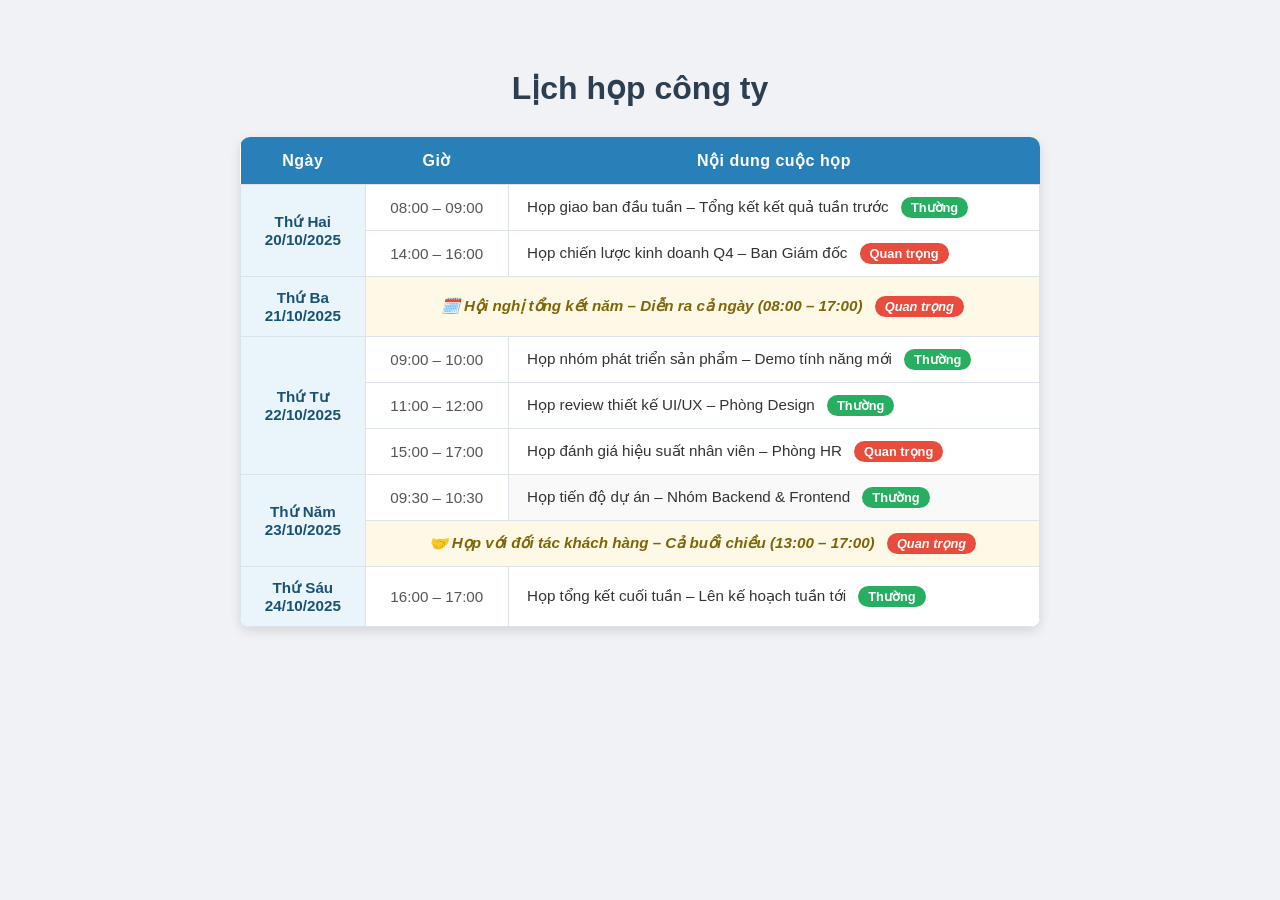
==== index.html @ 666e5f55 "Add meeting schedule table with rowspan and colspan" ====
<!DOCTYPE html>
<html lang="vi">
<head>
    <meta charset="UTF-8">
    <meta name="viewport" content="width=device-width, initial-scale=1.0">
    <title>Lịch họp công ty</title>
    <style>
        body {
            font-family: Arial, sans-serif;
            background-color: #f0f2f5;
            color: #333;
            padding: 40px 20px;
        }

        h1 {
            text-align: center;
            color: #2c3e50;
            margin-bottom: 30px;
            font-size: 2rem;
        }

        .table-container {
            max-width: 800px;
            margin: 0 auto;
            background: #fff;
            border-radius: 10px;
            box-shadow: 0 4px 12px rgba(0, 0, 0, 0.12);
            overflow: hidden;
        }

        table {
            width: 100%;
            border-collapse: collapse;
        }

        thead {
            background-color: #2980b9;
            color: #fff;
        }

        th {
            padding: 14px 20px;
            text-align: center;
            font-size: 1rem;
            letter-spacing: 0.5px;
        }

        td {
            padding: 12px 18px;
            border: 1px solid #dde3ea;
            font-size: 0.95rem;
            vertical-align: middle;
        }

        /* Cột Ngày - gộp rowspan */
        td.ngay {
            text-align: center;
            font-weight: bold;
            background-color: #eaf4fb;
            color: #1a5276;
            white-space: nowrap;
        }

        /* Cột Giờ */
        td.gio {
            text-align: center;
            white-space: nowrap;
            color: #555;
        }

        /* Ô gộp colspan - họp cả ngày / kéo dài */
        td.hop-dai {
            text-align: center;
            font-style: italic;
            background-color: #fef9e7;
            color: #7d6608;
            font-weight: bold;
        }

        /* Màu xen kẽ theo nhóm ngày */
        tr.nhom-chan td.noi-dung {
            background-color: #f9f9f9;
        }

        tr.nhom-le td.noi-dung {
            background-color: #ffffff;
        }

        tbody tr:hover td {
            background-color: #d6eaf8 !important;
            transition: background-color 0.2s;
        }

        /* Badge trạng thái */
        .badge {
            display: inline-block;
            padding: 3px 10px;
            border-radius: 12px;
            font-size: 0.8rem;
            font-weight: bold;
            margin-left: 8px;
        }

        .badge-quan-trong {
            background-color: #e74c3c;
            color: #fff;
        }

        .badge-thuong {
            background-color: #27ae60;
            color: #fff;
        }
    </style>
</head>
<body>

    <h1>Lịch họp công ty</h1>

    <div class="table-container">
        <table>
            <thead>
                <tr>
                    <th>Ngày</th>
                    <th>Giờ</th>
                    <th>Nội dung cuộc họp</th>
                </tr>
            </thead>
            <tbody>

                <!-- ===== Thứ Hai 20/10 – 2 cuộc họp (rowspan=2) ===== -->
                <tr class="nhom-le">
                    <td class="ngay" rowspan="2">
                        Thứ Hai<br>20/10/2025
                    </td>
                    <td class="gio">08:00 – 09:00</td>
                    <td class="noi-dung">
                        Họp giao ban đầu tuần – Tổng kết kết quả tuần trước
                        <span class="badge badge-thuong">Thường</span>
                    </td>
                </tr>
                <tr class="nhom-le">
                    <td class="gio">14:00 – 16:00</td>
                    <td class="noi-dung">
                        Họp chiến lược kinh doanh Q4 – Ban Giám đốc
                        <span class="badge badge-quan-trong">Quan trọng</span>
                    </td>
                </tr>

                <!-- ===== Thứ Ba 21/10 – họp cả ngày (colspan để gộp cột Giờ + Nội dung) ===== -->
                <tr class="nhom-chan">
                    <td class="ngay">
                        Thứ Ba<br>21/10/2025
                    </td>
                    <!-- colspan=2: gộp cột "Giờ" và "Nội dung cuộc họp" thành 1 ô -->
                    <td class="hop-dai" colspan="2">
                        🗓️ Hội nghị tổng kết năm – Diễn ra cả ngày (08:00 – 17:00)
                        <span class="badge badge-quan-trong">Quan trọng</span>
                    </td>
                </tr>

                <!-- ===== Thứ Tư 22/10 – 3 cuộc họp (rowspan=3) ===== -->
                <tr class="nhom-le">
                    <td class="ngay" rowspan="3">
                        Thứ Tư<br>22/10/2025
                    </td>
                    <td class="gio">09:00 – 10:00</td>
                    <td class="noi-dung">
                        Họp nhóm phát triển sản phẩm – Demo tính năng mới
                        <span class="badge badge-thuong">Thường</span>
                    </td>
                </tr>
                <tr class="nhom-le">
                    <td class="gio">11:00 – 12:00</td>
                    <td class="noi-dung">
                        Họp review thiết kế UI/UX – Phòng Design
                        <span class="badge badge-thuong">Thường</span>
                    </td>
                </tr>
                <tr class="nhom-le">
                    <td class="gio">15:00 – 17:00</td>
                    <td class="noi-dung">
                        Họp đánh giá hiệu suất nhân viên – Phòng HR
                        <span class="badge badge-quan-trong">Quan trọng</span>
                    </td>
                </tr>

                <!-- ===== Thứ Năm 23/10 – 2 cuộc họp (rowspan=2), cuộc họp 2 dùng colspan ===== -->
                <tr class="nhom-chan">
                    <td class="ngay" rowspan="2">
                        Thứ Năm<br>23/10/2025
                    </td>
                    <td class="gio">09:30 – 10:30</td>
                    <td class="noi-dung">
                        Họp tiến độ dự án – Nhóm Backend &amp; Frontend
                        <span class="badge badge-thuong">Thường</span>
                    </td>
                </tr>
                <tr class="nhom-chan">
                    <!-- colspan=2: cuộc họp khách hàng kéo dài, gộp Giờ + Nội dung -->
                    <td class="hop-dai" colspan="2">
                        🤝 Họp với đối tác khách hàng – Cả buổi chiều (13:00 – 17:00)
                        <span class="badge badge-quan-trong">Quan trọng</span>
                    </td>
                </tr>

                <!-- ===== Thứ Sáu 24/10 – 1 cuộc họp ===== -->
                <tr class="nhom-le">
                    <td class="ngay">
                        Thứ Sáu<br>24/10/2025
                    </td>
                    <td class="gio">16:00 – 17:00</td>
                    <td class="noi-dung">
                        Họp tổng kết cuối tuần – Lên kế hoạch tuần tới
                        <span class="badge badge-thuong">Thường</span>
                    </td>
                </tr>

            </tbody>
        </table>
    </div>

</body>
</html>
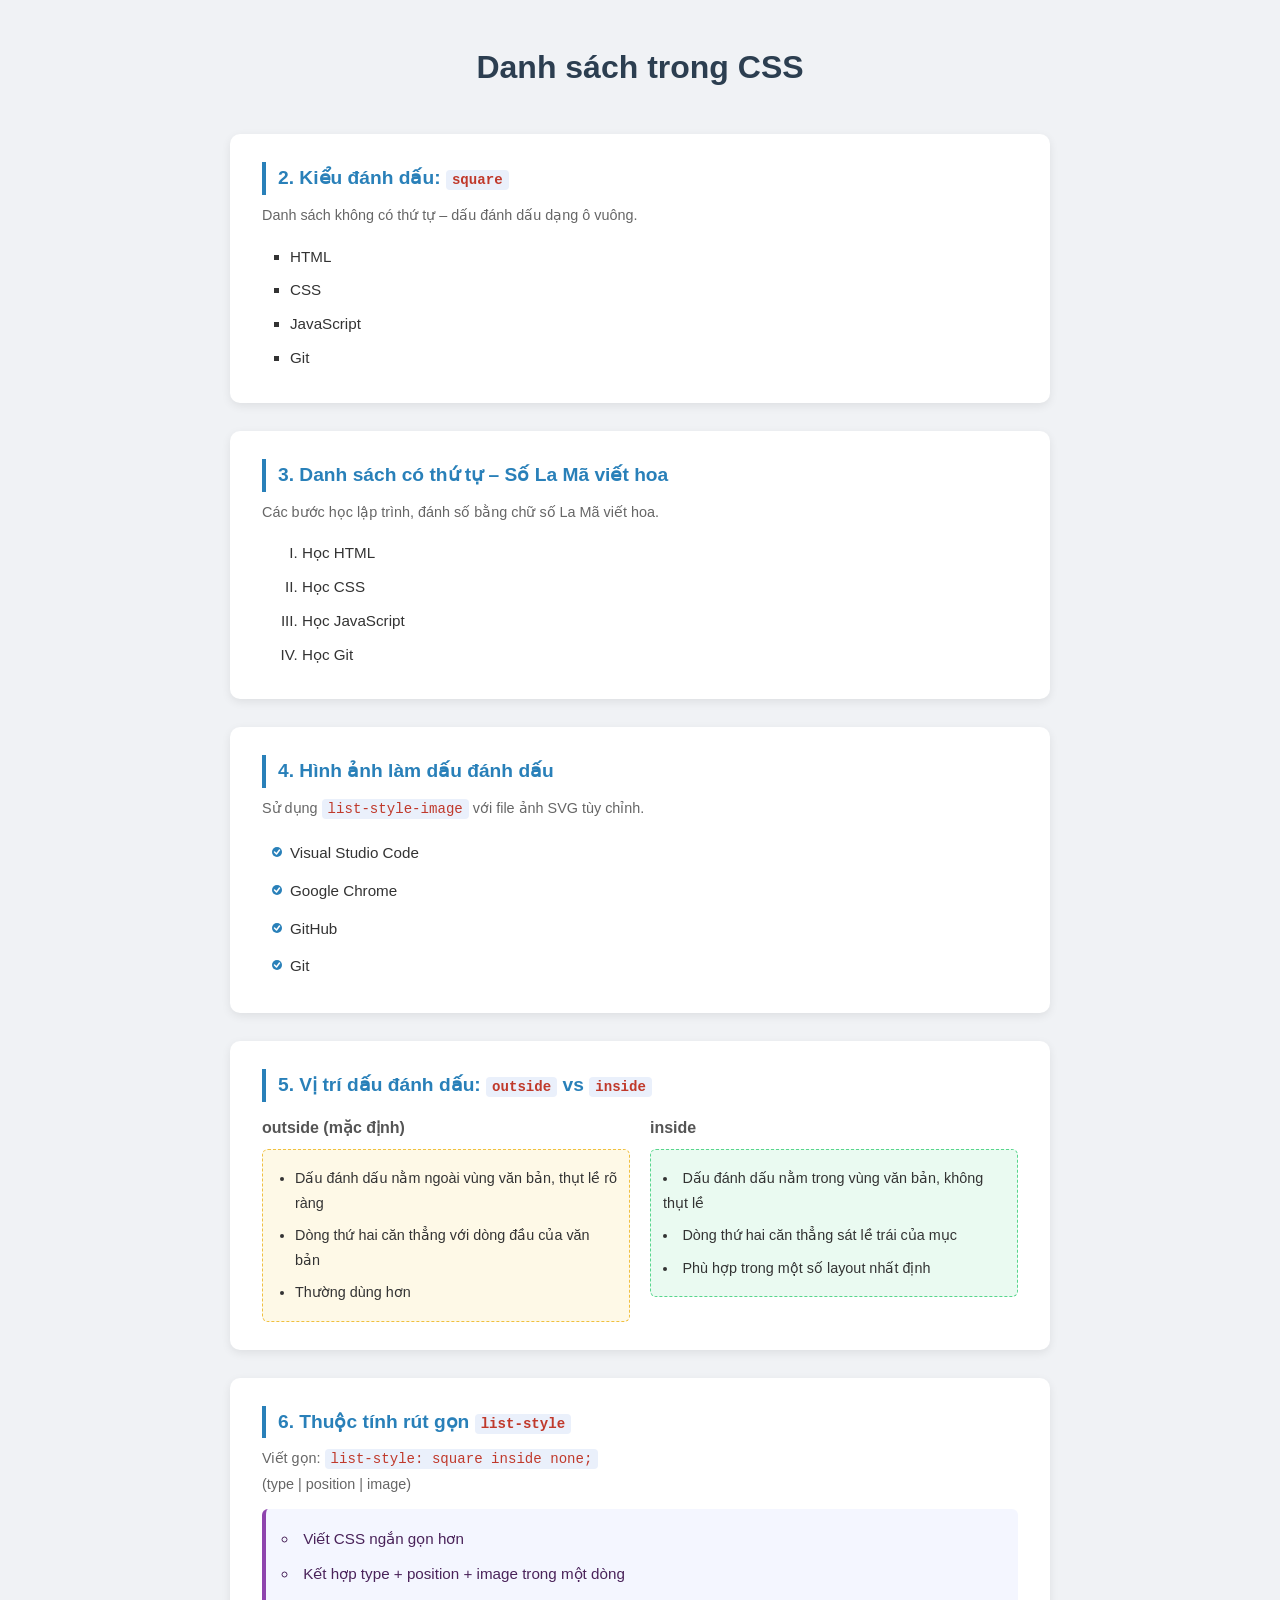
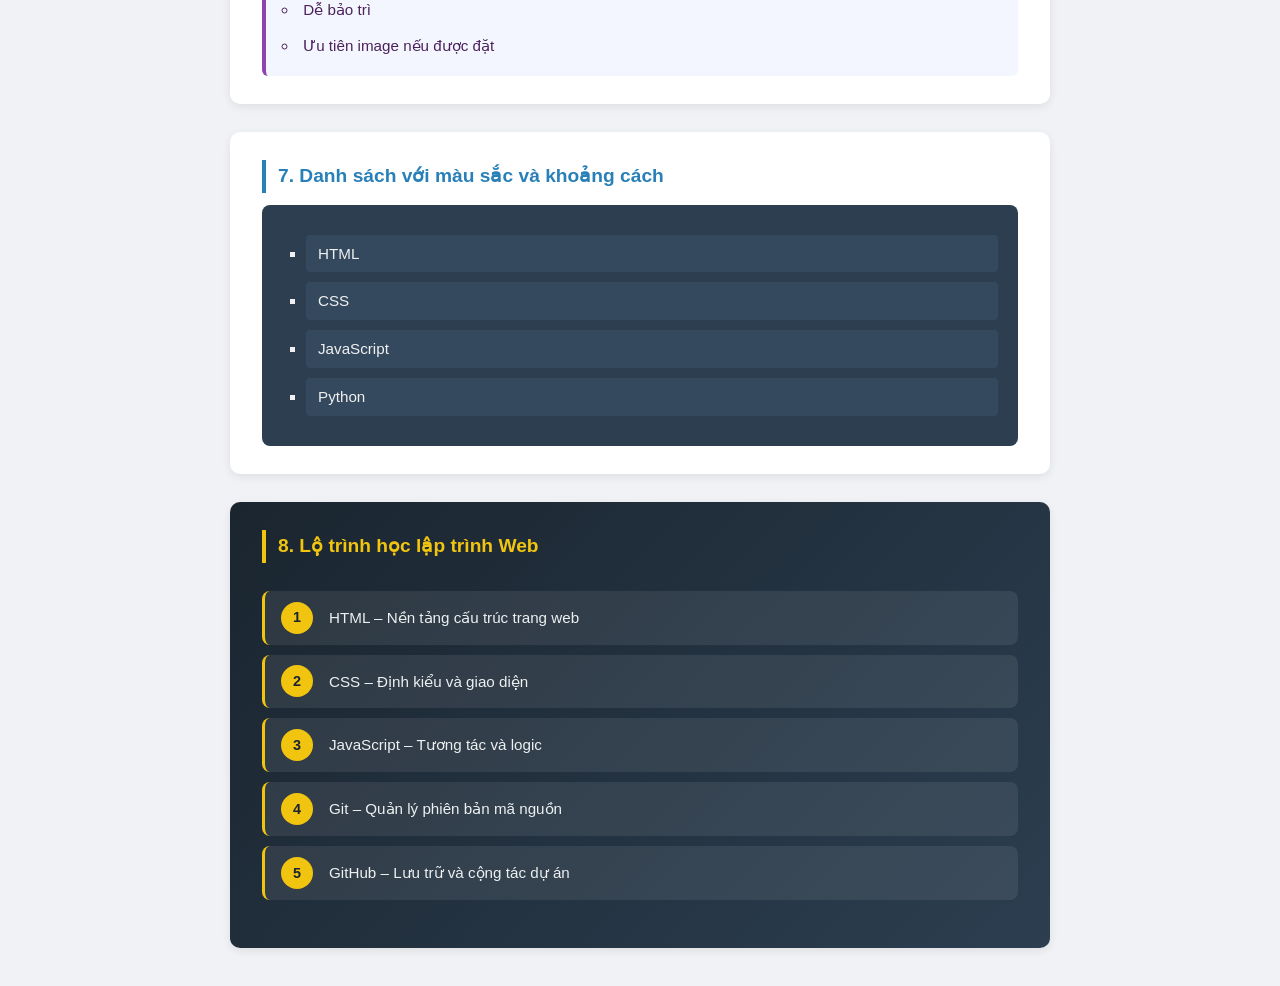
==== commit fae88786: "Add CSS list styling practice" ====
--- a/index.html
+++ b/index.html
@@ -3,220 +3,112 @@
 <head>
     <meta charset="UTF-8">
     <meta name="viewport" content="width=device-width, initial-scale=1.0">
-    <title>Lịch họp công ty</title>
-    <style>
-        body {
-            font-family: Arial, sans-serif;
-            background-color: #f0f2f5;
-            color: #333;
-            padding: 40px 20px;
-        }
-
-        h1 {
-            text-align: center;
-            color: #2c3e50;
-            margin-bottom: 30px;
-            font-size: 2rem;
-        }
-
-        .table-container {
-            max-width: 800px;
-            margin: 0 auto;
-            background: #fff;
-            border-radius: 10px;
-            box-shadow: 0 4px 12px rgba(0, 0, 0, 0.12);
-            overflow: hidden;
-        }
-
-        table {
-            width: 100%;
-            border-collapse: collapse;
-        }
-
-        thead {
-            background-color: #2980b9;
-            color: #fff;
-        }
-
-        th {
-            padding: 14px 20px;
-            text-align: center;
-            font-size: 1rem;
-            letter-spacing: 0.5px;
-        }
-
-        td {
-            padding: 12px 18px;
-            border: 1px solid #dde3ea;
-            font-size: 0.95rem;
-            vertical-align: middle;
-        }
-
-        /* Cột Ngày - gộp rowspan */
-        td.ngay {
-            text-align: center;
-            font-weight: bold;
-            background-color: #eaf4fb;
-            color: #1a5276;
-            white-space: nowrap;
-        }
-
-        /* Cột Giờ */
-        td.gio {
-            text-align: center;
-            white-space: nowrap;
-            color: #555;
-        }
-
-        /* Ô gộp colspan - họp cả ngày / kéo dài */
-        td.hop-dai {
-            text-align: center;
-            font-style: italic;
-            background-color: #fef9e7;
-            color: #7d6608;
-            font-weight: bold;
-        }
-
-        /* Màu xen kẽ theo nhóm ngày */
-        tr.nhom-chan td.noi-dung {
-            background-color: #f9f9f9;
-        }
-
-        tr.nhom-le td.noi-dung {
-            background-color: #ffffff;
-        }
-
-        tbody tr:hover td {
-            background-color: #d6eaf8 !important;
-            transition: background-color 0.2s;
-        }
-
-        /* Badge trạng thái */
-        .badge {
-            display: inline-block;
-            padding: 3px 10px;
-            border-radius: 12px;
-            font-size: 0.8rem;
-            font-weight: bold;
-            margin-left: 8px;
-        }
-
-        .badge-quan-trong {
-            background-color: #e74c3c;
-            color: #fff;
-        }
-
-        .badge-thuong {
-            background-color: #27ae60;
-            color: #fff;
-        }
-    </style>
+    <title>Danh sách trong CSS</title>
+    <link rel="stylesheet" href="style.css">
 </head>
 <body>
 
-    <h1>Lịch họp công ty</h1>
+    <div class="container">
+        <h1>Danh sách trong CSS</h1>
 
-    <div class="table-container">
-        <table>
-            <thead>
-                <tr>
-                    <th>Ngày</th>
-                    <th>Giờ</th>
-                    <th>Nội dung cuộc họp</th>
-                </tr>
-            </thead>
-            <tbody>
+        <!-- ====== Phần 2: list-style-type: square ====== -->
+        <section>
+            <h2>2. Kiểu đánh dấu: <code>square</code></h2>
+            <p>Danh sách không có thứ tự – dấu đánh dấu dạng ô vuông.</p>
+            <ul class="list-square">
+                <li>HTML</li>
+                <li>CSS</li>
+                <li>JavaScript</li>
+                <li>Git</li>
+            </ul>
+        </section>
 
-                <!-- ===== Thứ Hai 20/10 – 2 cuộc họp (rowspan=2) ===== -->
-                <tr class="nhom-le">
-                    <td class="ngay" rowspan="2">
-                        Thứ Hai<br>20/10/2025
-                    </td>
-                    <td class="gio">08:00 – 09:00</td>
-                    <td class="noi-dung">
-                        Họp giao ban đầu tuần – Tổng kết kết quả tuần trước
-                        <span class="badge badge-thuong">Thường</span>
-                    </td>
-                </tr>
-                <tr class="nhom-le">
-                    <td class="gio">14:00 – 16:00</td>
-                    <td class="noi-dung">
-                        Họp chiến lược kinh doanh Q4 – Ban Giám đốc
-                        <span class="badge badge-quan-trong">Quan trọng</span>
-                    </td>
-                </tr>
+        <!-- ====== Phần 3: list-style-type: upper-roman ====== -->
+        <section>
+            <h2>3. Danh sách có thứ tự – Số La Mã viết hoa</h2>
+            <p>Các bước học lập trình, đánh số bằng chữ số La Mã viết hoa.</p>
+            <ol class="list-roman">
+                <li>Học HTML</li>
+                <li>Học CSS</li>
+                <li>Học JavaScript</li>
+                <li>Học Git</li>
+            </ol>
+        </section>
 
-                <!-- ===== Thứ Ba 21/10 – họp cả ngày (colspan để gộp cột Giờ + Nội dung) ===== -->
-                <tr class="nhom-chan">
-                    <td class="ngay">
-                        Thứ Ba<br>21/10/2025
-                    </td>
-                    <!-- colspan=2: gộp cột "Giờ" và "Nội dung cuộc họp" thành 1 ô -->
-                    <td class="hop-dai" colspan="2">
-                        🗓️ Hội nghị tổng kết năm – Diễn ra cả ngày (08:00 – 17:00)
-                        <span class="badge badge-quan-trong">Quan trọng</span>
-                    </td>
-                </tr>
+        <!-- ====== Phần 4: list-style-image ====== -->
+        <section>
+            <h2>4. Hình ảnh làm dấu đánh dấu</h2>
+            <p>Sử dụng <code>list-style-image</code> với file ảnh SVG tùy chỉnh.</p>
+            <ul class="list-image">
+                <li>Visual Studio Code</li>
+                <li>Google Chrome</li>
+                <li>GitHub</li>
+                <li>Git</li>
+            </ul>
+        </section>
 
-                <!-- ===== Thứ Tư 22/10 – 3 cuộc họp (rowspan=3) ===== -->
-                <tr class="nhom-le">
-                    <td class="ngay" rowspan="3">
-                        Thứ Tư<br>22/10/2025
-                    </td>
-                    <td class="gio">09:00 – 10:00</td>
-                    <td class="noi-dung">
-                        Họp nhóm phát triển sản phẩm – Demo tính năng mới
-                        <span class="badge badge-thuong">Thường</span>
-                    </td>
-                </tr>
-                <tr class="nhom-le">
-                    <td class="gio">11:00 – 12:00</td>
-                    <td class="noi-dung">
-                        Họp review thiết kế UI/UX – Phòng Design
-                        <span class="badge badge-thuong">Thường</span>
-                    </td>
-                </tr>
-                <tr class="nhom-le">
-                    <td class="gio">15:00 – 17:00</td>
-                    <td class="noi-dung">
-                        Họp đánh giá hiệu suất nhân viên – Phòng HR
-                        <span class="badge badge-quan-trong">Quan trọng</span>
-                    </td>
-                </tr>
+        <!-- ====== Phần 5: list-style-position ====== -->
+        <section>
+            <h2>5. Vị trí dấu đánh dấu: <code>outside</code> vs <code>inside</code></h2>
 
-                <!-- ===== Thứ Năm 23/10 – 2 cuộc họp (rowspan=2), cuộc họp 2 dùng colspan ===== -->
-                <tr class="nhom-chan">
-                    <td class="ngay" rowspan="2">
-                        Thứ Năm<br>23/10/2025
-                    </td>
-                    <td class="gio">09:30 – 10:30</td>
-                    <td class="noi-dung">
-                        Họp tiến độ dự án – Nhóm Backend &amp; Frontend
-                        <span class="badge badge-thuong">Thường</span>
-                    </td>
-                </tr>
-                <tr class="nhom-chan">
-                    <!-- colspan=2: cuộc họp khách hàng kéo dài, gộp Giờ + Nội dung -->
-                    <td class="hop-dai" colspan="2">
-                        🤝 Họp với đối tác khách hàng – Cả buổi chiều (13:00 – 17:00)
-                        <span class="badge badge-quan-trong">Quan trọng</span>
-                    </td>
-                </tr>
+            <div class="position-demo">
+                <div>
+                    <h3>outside (mặc định)</h3>
+                    <ul class="list-outside">
+                        <li>Dấu đánh dấu nằm ngoài vùng văn bản, thụt lề rõ ràng</li>
+                        <li>Dòng thứ hai căn thẳng với dòng đầu của văn bản</li>
+                        <li>Thường dùng hơn</li>
+                    </ul>
+                </div>
+                <div>
+                    <h3>inside</h3>
+                    <ul class="list-inside">
+                        <li>Dấu đánh dấu nằm trong vùng văn bản, không thụt lề</li>
+                        <li>Dòng thứ hai căn thẳng sát lề trái của mục</li>
+                        <li>Phù hợp trong một số layout nhất định</li>
+                    </ul>
+                </div>
+            </div>
+        </section>
 
-                <!-- ===== Thứ Sáu 24/10 – 1 cuộc họp ===== -->
-                <tr class="nhom-le">
-                    <td class="ngay">
-                        Thứ Sáu<br>24/10/2025
-                    </td>
-                    <td class="gio">16:00 – 17:00</td>
-                    <td class="noi-dung">
-                        Họp tổng kết cuối tuần – Lên kế hoạch tuần tới
-                        <span class="badge badge-thuong">Thường</span>
-                    </td>
-                </tr>
+        <!-- ====== Phần 6: Thuộc tính rút gọn list-style ====== -->
+        <section>
+            <h2>6. Thuộc tính rút gọn <code>list-style</code></h2>
+            <p>
+                Viết gọn: <code>list-style: square inside none;</code><br>
+                (type | position | image)
+            </p>
+            <ul class="list-shorthand">
+                <li>Viết CSS ngắn gọn hơn</li>
+                <li>Kết hợp type + position + image trong một dòng</li>
+                <li>Dễ bảo trì</li>
+                <li>Ưu tiên image nếu được đặt</li>
+            </ul>
+        </section>
 
-            </tbody>
-        </table>
+        <!-- ====== Phần 7: Màu sắc và khoảng cách ====== -->
+        <section>
+            <h2>7. Danh sách với màu sắc và khoảng cách</h2>
+            <ul class="list-colored">
+                <li>HTML</li>
+                <li>CSS</li>
+                <li>JavaScript</li>
+                <li>Python</li>
+            </ul>
+        </section>
+
+        <!-- ====== Phần 8: Bài tập tổng hợp ====== -->
+        <section class="section-tong-hop">
+            <h2>8. Lộ trình học lập trình Web</h2>
+            <ul class="list-roadmap">
+                <li>HTML – Nền tảng cấu trúc trang web</li>
+                <li>CSS – Định kiểu và giao diện</li>
+                <li>JavaScript – Tương tác và logic</li>
+                <li>Git – Quản lý phiên bản mã nguồn</li>
+                <li>GitHub – Lưu trữ và cộng tác dự án</li>
+            </ul>
+        </section>
+
     </div>
 
 </body>
--- a/style.css
+++ b/style.css
@@ -0,0 +1,245 @@
+/* ============================================
+   style.css – Danh sách trong CSS
+   ============================================ */
+
+/* ---- Reset & Base ---- */
+* {
+    box-sizing: border-box;
+    margin: 0;
+    padding: 0;
+}
+
+body {
+    font-family: Arial, sans-serif;
+    background-color: #f0f2f5;
+    color: #333;
+    line-height: 1.7;
+}
+
+.container {
+    max-width: 860px;
+    margin: 40px auto;
+    padding: 0 20px;
+}
+
+h1 {
+    text-align: center;
+    font-size: 2rem;
+    color: #2c3e50;
+    margin-bottom: 40px;
+}
+
+section {
+    background: #fff;
+    border-radius: 10px;
+    padding: 28px 32px;
+    margin-bottom: 28px;
+    box-shadow: 0 3px 10px rgba(0, 0, 0, 0.08);
+}
+
+h2 {
+    font-size: 1.2rem;
+    color: #2980b9;
+    margin-bottom: 8px;
+    border-left: 4px solid #2980b9;
+    padding-left: 12px;
+}
+
+h3 {
+    font-size: 1rem;
+    color: #555;
+    margin-bottom: 8px;
+}
+
+p {
+    font-size: 0.9rem;
+    color: #666;
+    margin-bottom: 12px;
+}
+
+code {
+    background: #eaf0fb;
+    color: #c0392b;
+    padding: 2px 6px;
+    border-radius: 4px;
+    font-size: 0.88rem;
+}
+
+/* ============================================
+   Phần 2 – list-style-type: square
+   ============================================ */
+.list-square {
+    list-style-type: square;     /* ← Dấu ô vuông */
+    padding-left: 28px;
+    margin-top: 8px;
+}
+
+.list-square li {
+    padding: 4px 0;
+    font-size: 0.95rem;
+}
+
+/* ============================================
+   Phần 3 – list-style-type: upper-roman
+   ============================================ */
+.list-roman {
+    list-style-type: upper-roman; /* ← Số La Mã viết hoa: I, II, III... */
+    padding-left: 40px;
+    margin-top: 8px;
+}
+
+.list-roman li {
+    padding: 4px 0;
+    font-size: 0.95rem;
+}
+
+/* ============================================
+   Phần 4 – list-style-image
+   ============================================ */
+.list-image {
+    list-style-image: url('bullet.svg'); /* ← Hình ảnh làm dấu đánh dấu */
+    padding-left: 28px;
+    margin-top: 8px;
+}
+
+.list-image li {
+    padding: 6px 0;
+    font-size: 0.95rem;
+}
+
+/* ============================================
+   Phần 5 – list-style-position: outside / inside
+   ============================================ */
+.position-demo {
+    display: grid;
+    grid-template-columns: 1fr 1fr;
+    gap: 20px;
+    margin-top: 12px;
+}
+
+.list-outside {
+    list-style-type: disc;
+    list-style-position: outside; /* ← Dấu nằm ngoài vùng text */
+    padding-left: 24px;
+    background: #fef9e7;
+    border: 1px dashed #f0c040;
+    border-radius: 6px;
+    padding: 12px 12px 12px 32px;
+}
+
+.list-inside {
+    list-style-type: disc;
+    list-style-position: inside;  /* ← Dấu nằm trong vùng text */
+    background: #eafaf1;
+    border: 1px dashed #58d68d;
+    border-radius: 6px;
+    padding: 12px;
+}
+
+.list-outside li,
+.list-inside li {
+    padding: 4px 0;
+    font-size: 0.9rem;
+}
+
+/* ============================================
+   Phần 6 – Thuộc tính rút gọn list-style
+   ============================================ */
+.list-shorthand {
+    /* list-style: <type> <position> <image> */
+    list-style: circle inside none;
+    /* Nếu muốn dùng ảnh: list-style: none inside url('bullet.svg'); */
+    padding: 12px 16px;
+    background: #f4f6ff;
+    border-radius: 6px;
+    border-left: 4px solid #8e44ad;
+    margin-top: 12px;
+}
+
+.list-shorthand li {
+    padding: 5px 0;
+    font-size: 0.95rem;
+    color: #4a235a;
+}
+
+/* ============================================
+   Phần 7 – Màu sắc và khoảng cách
+   ============================================ */
+.list-colored {
+    list-style-type: square;
+    background-color: #2c3e50;   /* ← Màu nền của danh sách */
+    color: #f0f0f0;               /* ← Màu chữ */
+    padding: 20px 20px 20px 44px; /* ← Khoảng cách bên trong */
+    border-radius: 8px;
+    margin-top: 12px;
+}
+
+.list-colored li {
+    margin: 10px 0;              /* ← Khoảng cách giữa các mục */
+    padding: 6px 12px;
+    background-color: #34495e;
+    border-radius: 4px;
+    transition: background 0.2s;
+    font-size: 0.95rem;
+}
+
+.list-colored li:hover {
+    background-color: #2980b9;
+}
+
+/* ============================================
+   Phần 8 – Bài tập tổng hợp: Lộ trình học Web
+   ============================================ */
+.section-tong-hop {
+    background: linear-gradient(135deg, #1a252f, #2c3e50);
+    color: #ecf0f1;
+}
+
+.section-tong-hop h2 {
+    color: #f1c40f;
+    border-left-color: #f1c40f;
+}
+
+.list-roadmap {
+    /* Thuộc tính rút gọn: type=none, position=inside, image=none */
+    list-style: none inside none;
+    padding: 10px 0;
+    counter-reset: roadmap-counter; /* Dùng CSS counter thay bullet */
+}
+
+.list-roadmap li {
+    counter-increment: roadmap-counter;
+    position: relative;
+    padding: 14px 16px 14px 64px; /* Khoảng cách bên trong */
+    margin: 10px 0;               /* Khoảng cách giữa các mục */
+    background-color: rgba(255, 255, 255, 0.08);
+    border-radius: 8px;
+    border-left: 3px solid #f1c40f;
+    color: #ecf0f1;
+    font-size: 0.95rem;
+    transition: background 0.2s;
+}
+
+.list-roadmap li:hover {
+    background-color: rgba(241, 196, 15, 0.15);
+}
+
+/* Số thứ tự tùy chỉnh bằng CSS ::before */
+.list-roadmap li::before {
+    content: counter(roadmap-counter);
+    position: absolute;
+    left: 16px;
+    top: 50%;
+    transform: translateY(-50%);
+    width: 32px;
+    height: 32px;
+    background-color: #f1c40f;
+    color: #1a252f;
+    border-radius: 50%;
+    display: flex;
+    align-items: center;
+    justify-content: center;
+    font-weight: bold;
+    font-size: 0.9rem;
+}
+
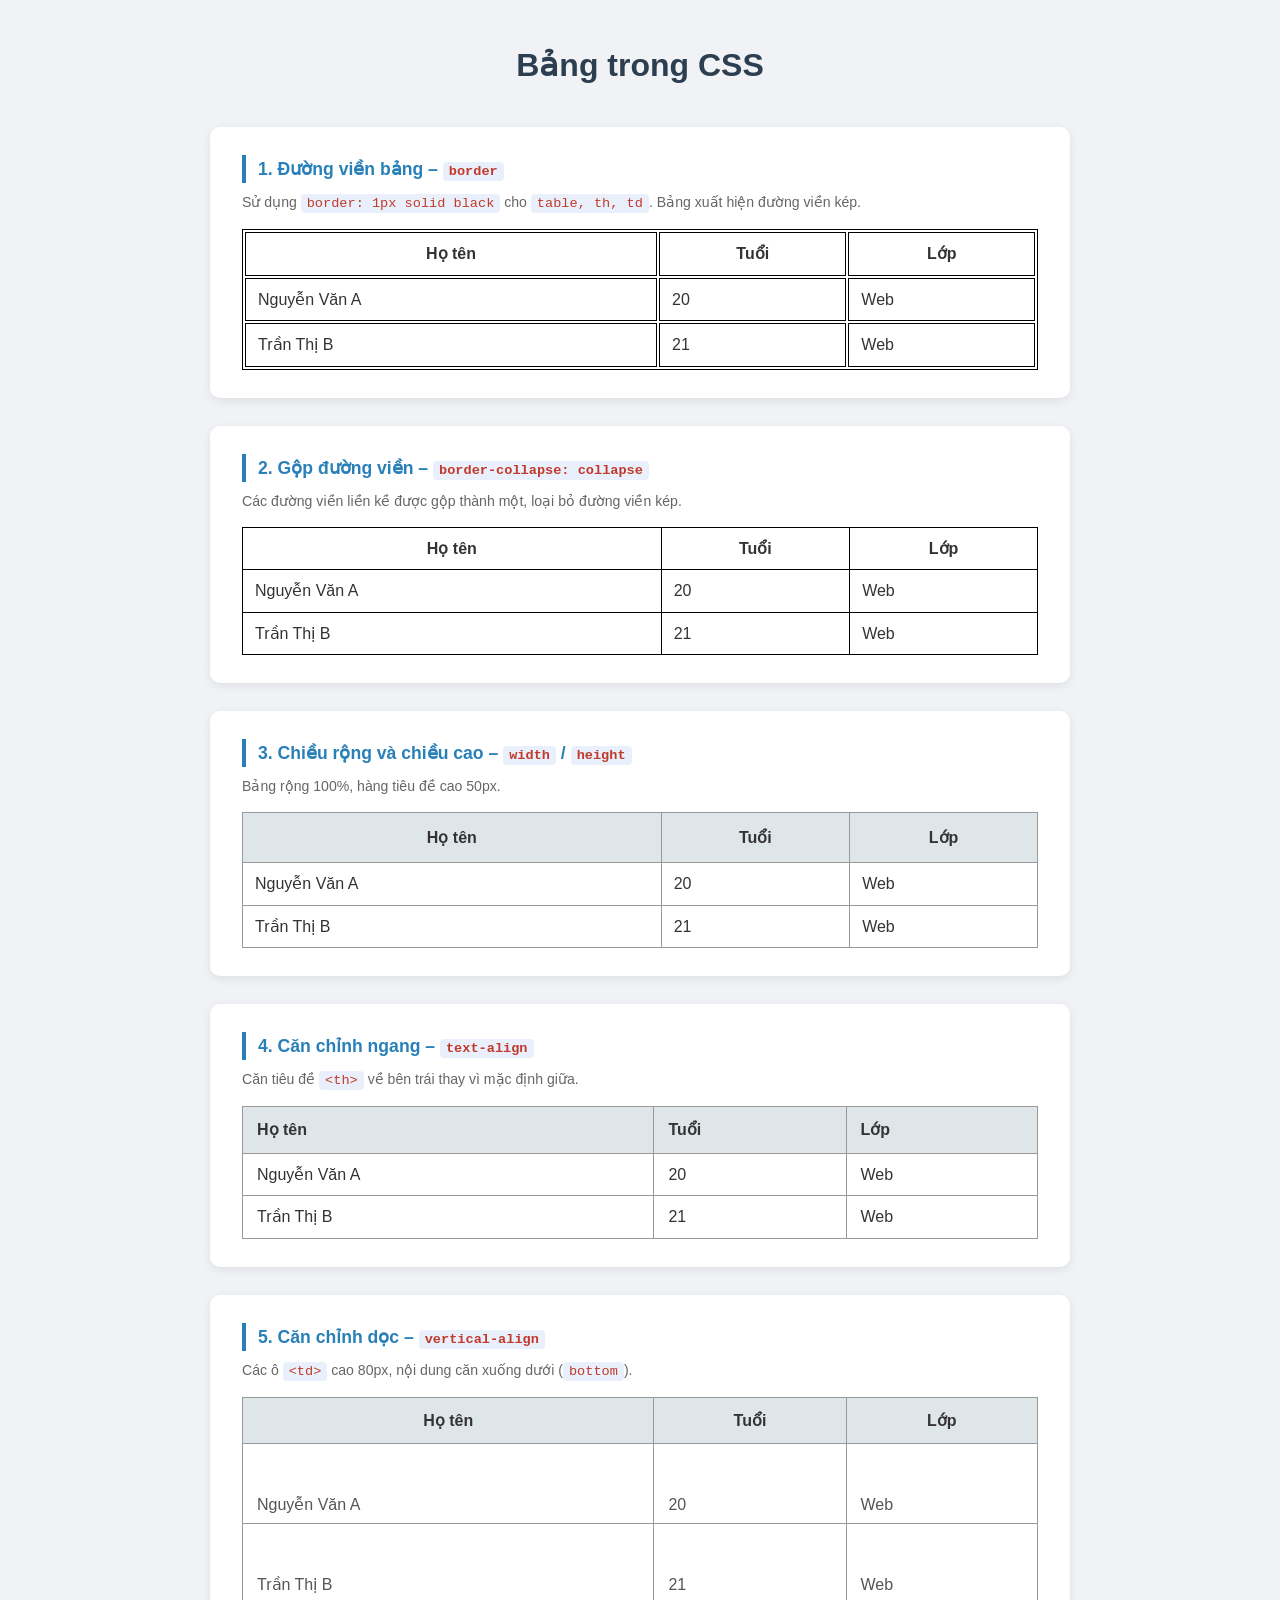
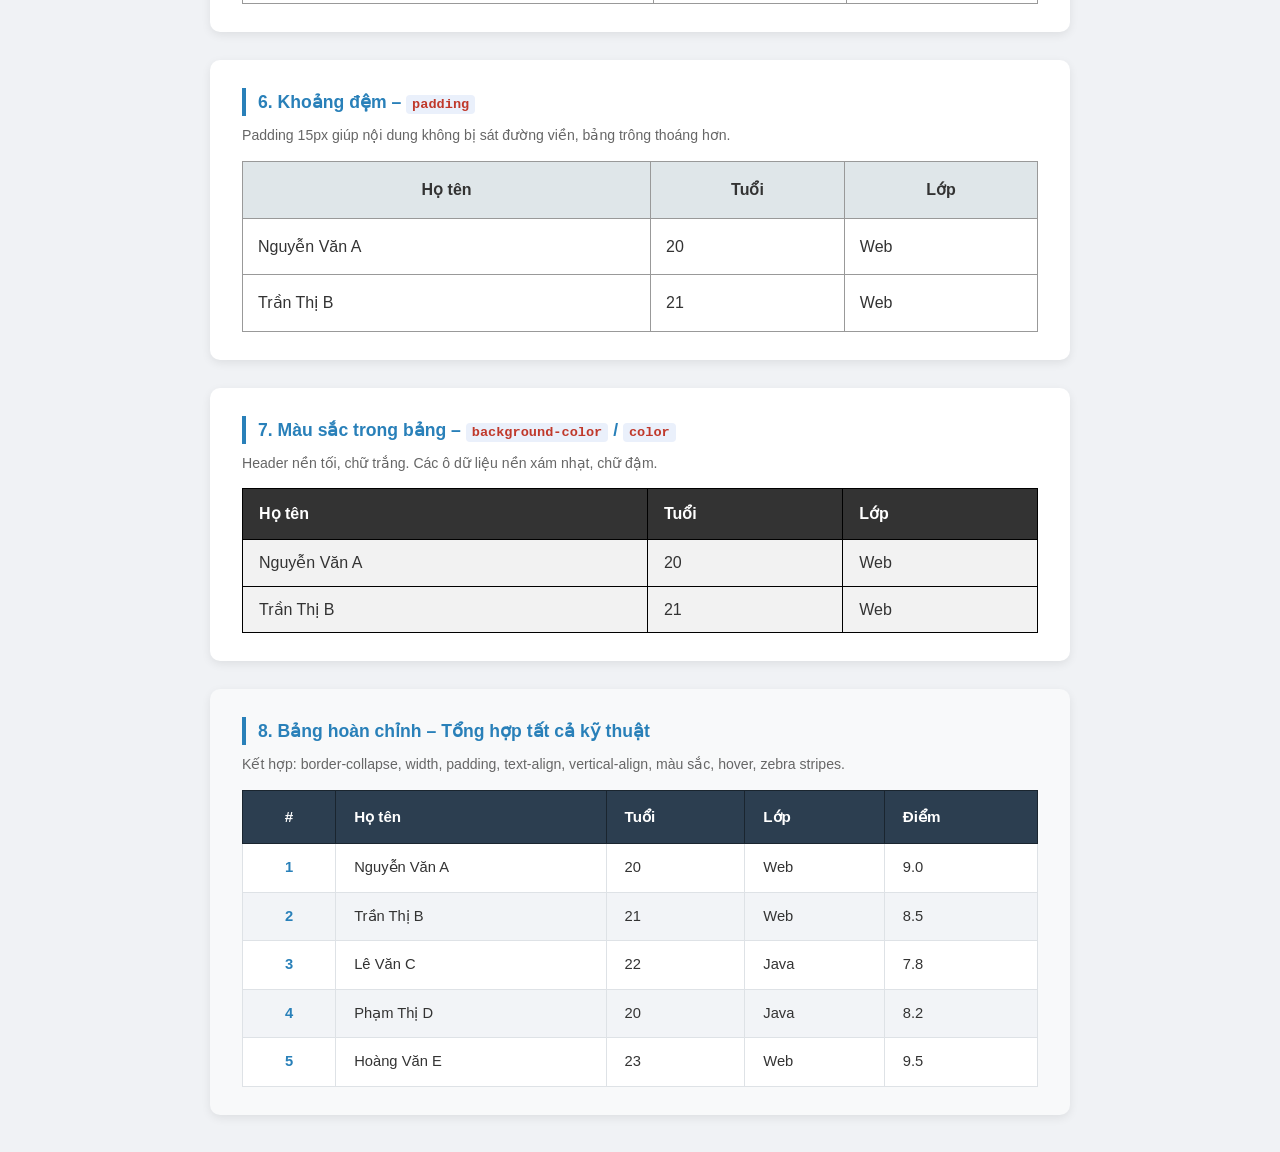
==== commit 6fa25fef: "Add CSS table styling practice" ====
--- a/index.html
+++ b/index.html
@@ -3,113 +3,230 @@
 <head>
     <meta charset="UTF-8">
     <meta name="viewport" content="width=device-width, initial-scale=1.0">
-    <title>Danh sách trong CSS</title>
+    <title>Bảng trong CSS</title>
     <link rel="stylesheet" href="style.css">
 </head>
 <body>
 
-    <div class="container">
-        <h1>Danh sách trong CSS</h1>
-
-        <!-- ====== Phần 2: list-style-type: square ====== -->
-        <section>
-            <h2>2. Kiểu đánh dấu: <code>square</code></h2>
-            <p>Danh sách không có thứ tự – dấu đánh dấu dạng ô vuông.</p>
-            <ul class="list-square">
-                <li>HTML</li>
-                <li>CSS</li>
-                <li>JavaScript</li>
-                <li>Git</li>
-            </ul>
-        </section>
-
-        <!-- ====== Phần 3: list-style-type: upper-roman ====== -->
-        <section>
-            <h2>3. Danh sách có thứ tự – Số La Mã viết hoa</h2>
-            <p>Các bước học lập trình, đánh số bằng chữ số La Mã viết hoa.</p>
-            <ol class="list-roman">
-                <li>Học HTML</li>
-                <li>Học CSS</li>
-                <li>Học JavaScript</li>
-                <li>Học Git</li>
-            </ol>
-        </section>
-
-        <!-- ====== Phần 4: list-style-image ====== -->
-        <section>
-            <h2>4. Hình ảnh làm dấu đánh dấu</h2>
-            <p>Sử dụng <code>list-style-image</code> với file ảnh SVG tùy chỉnh.</p>
-            <ul class="list-image">
-                <li>Visual Studio Code</li>
-                <li>Google Chrome</li>
-                <li>GitHub</li>
-                <li>Git</li>
-            </ul>
-        </section>
-
-        <!-- ====== Phần 5: list-style-position ====== -->
-        <section>
-            <h2>5. Vị trí dấu đánh dấu: <code>outside</code> vs <code>inside</code></h2>
-
-            <div class="position-demo">
-                <div>
-                    <h3>outside (mặc định)</h3>
-                    <ul class="list-outside">
-                        <li>Dấu đánh dấu nằm ngoài vùng văn bản, thụt lề rõ ràng</li>
-                        <li>Dòng thứ hai căn thẳng với dòng đầu của văn bản</li>
-                        <li>Thường dùng hơn</li>
-                    </ul>
-                </div>
-                <div>
-                    <h3>inside</h3>
-                    <ul class="list-inside">
-                        <li>Dấu đánh dấu nằm trong vùng văn bản, không thụt lề</li>
-                        <li>Dòng thứ hai căn thẳng sát lề trái của mục</li>
-                        <li>Phù hợp trong một số layout nhất định</li>
-                    </ul>
-                </div>
-            </div>
-        </section>
-
-        <!-- ====== Phần 6: Thuộc tính rút gọn list-style ====== -->
-        <section>
-            <h2>6. Thuộc tính rút gọn <code>list-style</code></h2>
-            <p>
-                Viết gọn: <code>list-style: square inside none;</code><br>
-                (type | position | image)
-            </p>
-            <ul class="list-shorthand">
-                <li>Viết CSS ngắn gọn hơn</li>
-                <li>Kết hợp type + position + image trong một dòng</li>
-                <li>Dễ bảo trì</li>
-                <li>Ưu tiên image nếu được đặt</li>
-            </ul>
-        </section>
-
-        <!-- ====== Phần 7: Màu sắc và khoảng cách ====== -->
-        <section>
-            <h2>7. Danh sách với màu sắc và khoảng cách</h2>
-            <ul class="list-colored">
-                <li>HTML</li>
-                <li>CSS</li>
-                <li>JavaScript</li>
-                <li>Python</li>
-            </ul>
-        </section>
-
-        <!-- ====== Phần 8: Bài tập tổng hợp ====== -->
-        <section class="section-tong-hop">
-            <h2>8. Lộ trình học lập trình Web</h2>
-            <ul class="list-roadmap">
-                <li>HTML – Nền tảng cấu trúc trang web</li>
-                <li>CSS – Định kiểu và giao diện</li>
-                <li>JavaScript – Tương tác và logic</li>
-                <li>Git – Quản lý phiên bản mã nguồn</li>
-                <li>GitHub – Lưu trữ và cộng tác dự án</li>
-            </ul>
-        </section>
-
-    </div>
+<div class="container">
+    <h1>Bảng trong CSS</h1>
+
+    <!-- ====== 1. Đường viền cơ bản ====== -->
+    <section>
+        <h2>1. Đường viền bảng – <code>border</code></h2>
+        <p>Sử dụng <code>border: 1px solid black</code> cho <code>table, th, td</code>. Bảng xuất hiện đường viền kép.</p>
+        <table class="table-border">
+            <tr>
+                <th>Họ tên</th>
+                <th>Tuổi</th>
+                <th>Lớp</th>
+            </tr>
+            <tr>
+                <td>Nguyễn Văn A</td>
+                <td>20</td>
+                <td>Web</td>
+            </tr>
+            <tr>
+                <td>Trần Thị B</td>
+                <td>21</td>
+                <td>Web</td>
+            </tr>
+        </table>
+    </section>
+
+    <!-- ====== 2. border-collapse ====== -->
+    <section>
+        <h2>2. Gộp đường viền – <code>border-collapse: collapse</code></h2>
+        <p>Các đường viền liền kề được gộp thành một, loại bỏ đường viền kép.</p>
+        <table class="table-collapse">
+            <tr>
+                <th>Họ tên</th>
+                <th>Tuổi</th>
+                <th>Lớp</th>
+            </tr>
+            <tr>
+                <td>Nguyễn Văn A</td>
+                <td>20</td>
+                <td>Web</td>
+            </tr>
+            <tr>
+                <td>Trần Thị B</td>
+                <td>21</td>
+                <td>Web</td>
+            </tr>
+        </table>
+    </section>
+
+    <!-- ====== 3. width & height ====== -->
+    <section>
+        <h2>3. Chiều rộng và chiều cao – <code>width</code> / <code>height</code></h2>
+        <p>Bảng rộng 100%, hàng tiêu đề cao 50px.</p>
+        <table class="table-size">
+            <tr>
+                <th>Họ tên</th>
+                <th>Tuổi</th>
+                <th>Lớp</th>
+            </tr>
+            <tr>
+                <td>Nguyễn Văn A</td>
+                <td>20</td>
+                <td>Web</td>
+            </tr>
+            <tr>
+                <td>Trần Thị B</td>
+                <td>21</td>
+                <td>Web</td>
+            </tr>
+        </table>
+    </section>
+
+    <!-- ====== 4. text-align ====== -->
+    <section>
+        <h2>4. Căn chỉnh ngang – <code>text-align</code></h2>
+        <p>Căn tiêu đề <code>&lt;th&gt;</code> về bên trái thay vì mặc định giữa.</p>
+        <table class="table-align">
+            <tr>
+                <th>Họ tên</th>
+                <th>Tuổi</th>
+                <th>Lớp</th>
+            </tr>
+            <tr>
+                <td>Nguyễn Văn A</td>
+                <td>20</td>
+                <td>Web</td>
+            </tr>
+            <tr>
+                <td>Trần Thị B</td>
+                <td>21</td>
+                <td>Web</td>
+            </tr>
+        </table>
+    </section>
+
+    <!-- ====== 5. vertical-align ====== -->
+    <section>
+        <h2>5. Căn chỉnh dọc – <code>vertical-align</code></h2>
+        <p>Các ô <code>&lt;td&gt;</code> cao 80px, nội dung căn xuống dưới (<code>bottom</code>).</p>
+        <table class="table-valign">
+            <tr>
+                <th>Họ tên</th>
+                <th>Tuổi</th>
+                <th>Lớp</th>
+            </tr>
+            <tr>
+                <td>Nguyễn Văn A</td>
+                <td>20</td>
+                <td>Web</td>
+            </tr>
+            <tr>
+                <td>Trần Thị B</td>
+                <td>21</td>
+                <td>Web</td>
+            </tr>
+        </table>
+    </section>
+
+    <!-- ====== 6. padding ====== -->
+    <section>
+        <h2>6. Khoảng đệm – <code>padding</code></h2>
+        <p>Padding 15px giúp nội dung không bị sát đường viền, bảng trông thoáng hơn.</p>
+        <table class="table-padding">
+            <tr>
+                <th>Họ tên</th>
+                <th>Tuổi</th>
+                <th>Lớp</th>
+            </tr>
+            <tr>
+                <td>Nguyễn Văn A</td>
+                <td>20</td>
+                <td>Web</td>
+            </tr>
+            <tr>
+                <td>Trần Thị B</td>
+                <td>21</td>
+                <td>Web</td>
+            </tr>
+        </table>
+    </section>
+
+    <!-- ====== 7. Màu sắc ====== -->
+    <section>
+        <h2>7. Màu sắc trong bảng – <code>background-color</code> / <code>color</code></h2>
+        <p>Header nền tối, chữ trắng. Các ô dữ liệu nền xám nhạt, chữ đậm.</p>
+        <table class="table-color">
+            <tr>
+                <th>Họ tên</th>
+                <th>Tuổi</th>
+                <th>Lớp</th>
+            </tr>
+            <tr>
+                <td>Nguyễn Văn A</td>
+                <td>20</td>
+                <td>Web</td>
+            </tr>
+            <tr>
+                <td>Trần Thị B</td>
+                <td>21</td>
+                <td>Web</td>
+            </tr>
+        </table>
+    </section>
+
+    <!-- ====== 8. Bảng tổng hợp hoàn chỉnh ====== -->
+    <section class="section-full">
+        <h2>8. Bảng hoàn chỉnh – Tổng hợp tất cả kỹ thuật</h2>
+        <p>Kết hợp: border-collapse, width, padding, text-align, vertical-align, màu sắc, hover, zebra stripes.</p>
+        <table class="table-full">
+            <thead>
+                <tr>
+                    <th>#</th>
+                    <th>Họ tên</th>
+                    <th>Tuổi</th>
+                    <th>Lớp</th>
+                    <th>Điểm</th>
+                </tr>
+            </thead>
+            <tbody>
+                <tr>
+                    <td>1</td>
+                    <td>Nguyễn Văn A</td>
+                    <td>20</td>
+                    <td>Web</td>
+                    <td>9.0</td>
+                </tr>
+                <tr>
+                    <td>2</td>
+                    <td>Trần Thị B</td>
+                    <td>21</td>
+                    <td>Web</td>
+                    <td>8.5</td>
+                </tr>
+                <tr>
+                    <td>3</td>
+                    <td>Lê Văn C</td>
+                    <td>22</td>
+                    <td>Java</td>
+                    <td>7.8</td>
+                </tr>
+                <tr>
+                    <td>4</td>
+                    <td>Phạm Thị D</td>
+                    <td>20</td>
+                    <td>Java</td>
+                    <td>8.2</td>
+                </tr>
+                <tr>
+                    <td>5</td>
+                    <td>Hoàng Văn E</td>
+                    <td>23</td>
+                    <td>Web</td>
+                    <td>9.5</td>
+                </tr>
+            </tbody>
+        </table>
+    </section>
+
+</div>
 
 </body>
 </html>
--- a/style.css
+++ b/style.css
@@ -1,5 +1,5 @@
 /* ============================================
-   style.css – Danh sách trong CSS
+   style.css – Bảng trong CSS
    ============================================ */
 
 /* ---- Reset & Base ---- */
@@ -13,11 +13,11 @@
     font-family: Arial, sans-serif;
     background-color: #f0f2f5;
     color: #333;
-    line-height: 1.7;
+    line-height: 1.6;
 }
 
 .container {
-    max-width: 860px;
+    max-width: 900px;
     margin: 40px auto;
     padding: 0 20px;
 }
@@ -26,7 +26,7 @@
     text-align: center;
     font-size: 2rem;
     color: #2c3e50;
-    margin-bottom: 40px;
+    margin-bottom: 36px;
 }
 
 section {
@@ -38,23 +38,17 @@
 }
 
 h2 {
-    font-size: 1.2rem;
+    font-size: 1.1rem;
     color: #2980b9;
     margin-bottom: 8px;
     border-left: 4px solid #2980b9;
     padding-left: 12px;
 }
 
-h3 {
-    font-size: 1rem;
-    color: #555;
-    margin-bottom: 8px;
-}
-
 p {
-    font-size: 0.9rem;
+    font-size: 0.88rem;
     color: #666;
-    margin-bottom: 12px;
+    margin-bottom: 14px;
 }
 
 code {
@@ -62,184 +56,203 @@
     color: #c0392b;
     padding: 2px 6px;
     border-radius: 4px;
-    font-size: 0.88rem;
-}
-
-/* ============================================
-   Phần 2 – list-style-type: square
-   ============================================ */
-.list-square {
-    list-style-type: square;     /* ← Dấu ô vuông */
-    padding-left: 28px;
-    margin-top: 8px;
-}
-
-.list-square li {
-    padding: 4px 0;
+    font-size: 0.85rem;
+}
+
+/* ============================================
+   1. Đường viền cơ bản – border (có đường kép)
+   ============================================ */
+.table-border,
+.table-border th,
+.table-border td {
+    border: 1px solid black;     /* ← Tạo đường viền 1px solid đen */
+}
+
+.table-border {
+    width: 100%;
+}
+
+.table-border th,
+.table-border td {
+    padding: 8px 12px;
+}
+
+/* ============================================
+   2. Gộp đường viền – border-collapse: collapse
+   ============================================ */
+.table-collapse {
+    border-collapse: collapse;   /* ← Gộp đường viền liền kề thành một */
+    width: 100%;
+}
+
+.table-collapse th,
+.table-collapse td {
+    border: 1px solid black;
+    padding: 8px 12px;
+}
+
+/* ============================================
+   3. Chiều rộng và chiều cao – width / height
+   ============================================ */
+.table-size {
+    width: 100%;                 /* ← Bảng chiếm 100% chiều rộng */
+    border-collapse: collapse;
+}
+
+.table-size th {
+    height: 50px;                /* ← Hàng tiêu đề cao 50px */
+    border: 1px solid #999;
+    padding: 0 12px;
+    background-color: #dfe6e9;
+}
+
+.table-size td {
+    border: 1px solid #999;
+    padding: 8px 12px;
+}
+
+/* ============================================
+   4. Căn chỉnh ngang – text-align
+   ============================================ */
+.table-align {
+    width: 100%;
+    border-collapse: collapse;
+}
+
+.table-align th {
+    text-align: left;            /* ← Căn tiêu đề về bên trái */
+    border: 1px solid #999;
+    padding: 10px 14px;
+    background-color: #dfe6e9;
+}
+
+.table-align td {
+    text-align: left;
+    border: 1px solid #999;
+    padding: 8px 14px;
+}
+
+/* ============================================
+   5. Căn chỉnh dọc – vertical-align
+   ============================================ */
+.table-valign {
+    width: 100%;
+    border-collapse: collapse;
+}
+
+.table-valign th {
+    border: 1px solid #999;
+    padding: 10px 14px;
+    background-color: #dfe6e9;
+}
+
+.table-valign td {
+    height: 80px;                /* ← Ô cao 80px */
+    vertical-align: bottom;      /* ← Nội dung căn xuống dưới */
+    border: 1px solid #999;
+    padding: 0 14px 6px;
+    color: #555;
+}
+
+/* ============================================
+   6. Khoảng đệm – padding
+   ============================================ */
+.table-padding {
+    width: 100%;
+    border-collapse: collapse;
+}
+
+.table-padding th,
+.table-padding td {
+    padding: 15px;               /* ← Padding 15px bên trong mỗi ô */
+    border: 1px solid #999;
+}
+
+.table-padding th {
+    background-color: #dfe6e9;
+}
+
+/* ============================================
+   7. Màu sắc – background-color / color
+   ============================================ */
+.table-color {
+    width: 100%;
+    border-collapse: collapse;
+}
+
+.table-color,
+.table-color th,
+.table-color td {
+    border: 1px solid black;
+}
+
+.table-color th {
+    background-color: #333;      /* ← Nền tối cho tiêu đề */
+    color: white;                /* ← Chữ trắng */
+    padding: 12px 16px;
+    text-align: left;
+}
+
+.table-color td {
+    background-color: #f2f2f2;   /* ← Nền xám nhạt cho ô dữ liệu */
+    color: #333;                 /* ← Chữ xám đậm */
+    padding: 10px 16px;
+}
+
+/* ============================================
+   8. Bảng tổng hợp hoàn chỉnh
+   ============================================ */
+.section-full {
+    background: #f8f9fa;
+}
+
+.table-full {
+    width: 100%;                 /* ← Chiều rộng 100% */
+    border-collapse: collapse;   /* ← Gộp đường viền */
+}
+
+/* Tiêu đề */
+.table-full thead th {
+    background-color: #2c3e50;
+    color: #fff;
+    text-align: left;            /* ← Căn trái */
+    padding: 14px 18px;          /* ← Padding thoáng */
+    height: 50px;                /* ← Chiều cao cố định */
     font-size: 0.95rem;
-}
-
-/* ============================================
-   Phần 3 – list-style-type: upper-roman
-   ============================================ */
-.list-roman {
-    list-style-type: upper-roman; /* ← Số La Mã viết hoa: I, II, III... */
-    padding-left: 40px;
-    margin-top: 8px;
-}
-
-.list-roman li {
-    padding: 4px 0;
-    font-size: 0.95rem;
-}
-
-/* ============================================
-   Phần 4 – list-style-image
-   ============================================ */
-.list-image {
-    list-style-image: url('bullet.svg'); /* ← Hình ảnh làm dấu đánh dấu */
-    padding-left: 28px;
-    margin-top: 8px;
-}
-
-.list-image li {
-    padding: 6px 0;
-    font-size: 0.95rem;
-}
-
-/* ============================================
-   Phần 5 – list-style-position: outside / inside
-   ============================================ */
-.position-demo {
-    display: grid;
-    grid-template-columns: 1fr 1fr;
-    gap: 20px;
-    margin-top: 12px;
-}
-
-.list-outside {
-    list-style-type: disc;
-    list-style-position: outside; /* ← Dấu nằm ngoài vùng text */
-    padding-left: 24px;
-    background: #fef9e7;
-    border: 1px dashed #f0c040;
-    border-radius: 6px;
-    padding: 12px 12px 12px 32px;
-}
-
-.list-inside {
-    list-style-type: disc;
-    list-style-position: inside;  /* ← Dấu nằm trong vùng text */
-    background: #eafaf1;
-    border: 1px dashed #58d68d;
-    border-radius: 6px;
-    padding: 12px;
-}
-
-.list-outside li,
-.list-inside li {
-    padding: 4px 0;
-    font-size: 0.9rem;
-}
-
-/* ============================================
-   Phần 6 – Thuộc tính rút gọn list-style
-   ============================================ */
-.list-shorthand {
-    /* list-style: <type> <position> <image> */
-    list-style: circle inside none;
-    /* Nếu muốn dùng ảnh: list-style: none inside url('bullet.svg'); */
-    padding: 12px 16px;
-    background: #f4f6ff;
-    border-radius: 6px;
-    border-left: 4px solid #8e44ad;
-    margin-top: 12px;
-}
-
-.list-shorthand li {
-    padding: 5px 0;
-    font-size: 0.95rem;
-    color: #4a235a;
-}
-
-/* ============================================
-   Phần 7 – Màu sắc và khoảng cách
-   ============================================ */
-.list-colored {
-    list-style-type: square;
-    background-color: #2c3e50;   /* ← Màu nền của danh sách */
-    color: #f0f0f0;               /* ← Màu chữ */
-    padding: 20px 20px 20px 44px; /* ← Khoảng cách bên trong */
-    border-radius: 8px;
-    margin-top: 12px;
-}
-
-.list-colored li {
-    margin: 10px 0;              /* ← Khoảng cách giữa các mục */
-    padding: 6px 12px;
-    background-color: #34495e;
-    border-radius: 4px;
-    transition: background 0.2s;
-    font-size: 0.95rem;
-}
-
-.list-colored li:hover {
-    background-color: #2980b9;
-}
-
-/* ============================================
-   Phần 8 – Bài tập tổng hợp: Lộ trình học Web
-   ============================================ */
-.section-tong-hop {
-    background: linear-gradient(135deg, #1a252f, #2c3e50);
-    color: #ecf0f1;
-}
-
-.section-tong-hop h2 {
-    color: #f1c40f;
-    border-left-color: #f1c40f;
-}
-
-.list-roadmap {
-    /* Thuộc tính rút gọn: type=none, position=inside, image=none */
-    list-style: none inside none;
-    padding: 10px 0;
-    counter-reset: roadmap-counter; /* Dùng CSS counter thay bullet */
-}
-
-.list-roadmap li {
-    counter-increment: roadmap-counter;
-    position: relative;
-    padding: 14px 16px 14px 64px; /* Khoảng cách bên trong */
-    margin: 10px 0;               /* Khoảng cách giữa các mục */
-    background-color: rgba(255, 255, 255, 0.08);
-    border-radius: 8px;
-    border-left: 3px solid #f1c40f;
-    color: #ecf0f1;
-    font-size: 0.95rem;
-    transition: background 0.2s;
-}
-
-.list-roadmap li:hover {
-    background-color: rgba(241, 196, 15, 0.15);
-}
-
-/* Số thứ tự tùy chỉnh bằng CSS ::before */
-.list-roadmap li::before {
-    content: counter(roadmap-counter);
-    position: absolute;
-    left: 16px;
-    top: 50%;
-    transform: translateY(-50%);
-    width: 32px;
-    height: 32px;
-    background-color: #f1c40f;
-    color: #1a252f;
-    border-radius: 50%;
-    display: flex;
-    align-items: center;
-    justify-content: center;
+    border: 1px solid #1a252f;
+    vertical-align: middle;      /* ← Căn giữa dọc */
+}
+
+.table-full thead th:first-child {
+    text-align: center;
+}
+
+/* Ô dữ liệu */
+.table-full tbody td {
+    padding: 12px 18px;          /* ← Padding */
+    border: 1px solid #dee2e6;
+    text-align: left;
+    vertical-align: middle;      /* ← Căn giữa dọc */
+    font-size: 0.92rem;
+}
+
+.table-full tbody td:first-child {
+    text-align: center;
     font-weight: bold;
-    font-size: 0.9rem;
-}
-
+    color: #2980b9;
+}
+
+/* Zebra stripes – hàng xen kẽ màu khác nhau */
+.table-full tbody tr:nth-child(odd) td {
+    background-color: #ffffff;
+}
+
+.table-full tbody tr:nth-child(even) td {
+    background-color: #f2f4f7;   /* ← Màu nền xám nhạt cho hàng chẵn */
+}
+
+/* Hover – đổi màu khi di chuột vào hàng */
+.table-full tbody tr:hover td {
+    background-color: #d6eaf8;
+    transition: background-color 0.2s;
+}
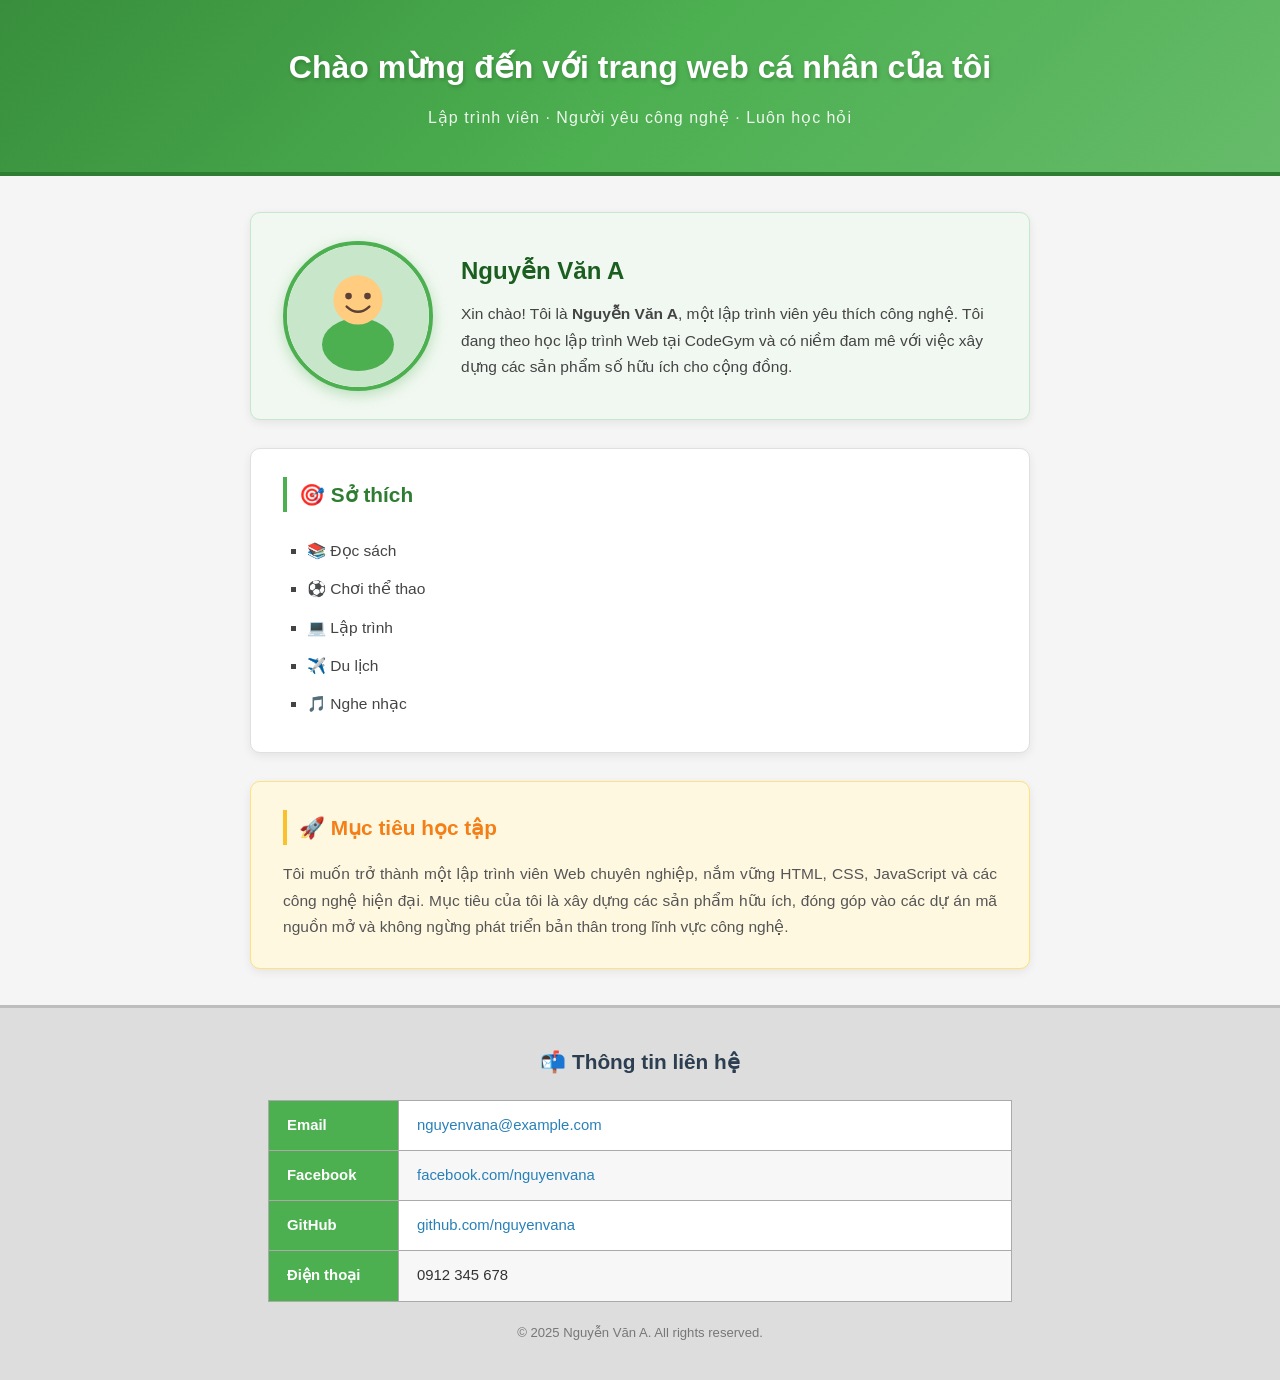
==== commit 4f09ae19: "Add personal webpage with CSS styling" ====
--- a/index.html
+++ b/index.html
@@ -3,230 +3,74 @@
 <head>
     <meta charset="UTF-8">
     <meta name="viewport" content="width=device-width, initial-scale=1.0">
-    <title>Bảng trong CSS</title>
+    <title>Trang Web Cá Nhân</title>
     <link rel="stylesheet" href="style.css">
 </head>
 <body>
 
-<div class="container">
-    <h1>Bảng trong CSS</h1>
+    <!-- ===== HEADER ===== -->
+    <header>
+        <h1>Chào mừng đến với trang web cá nhân của tôi</h1>
+        <p class="header-sub">Lập trình viên · Người yêu công nghệ · Luôn học hỏi</p>
+    </header>
 
-    <!-- ====== 1. Đường viền cơ bản ====== -->
-    <section>
-        <h2>1. Đường viền bảng – <code>border</code></h2>
-        <p>Sử dụng <code>border: 1px solid black</code> cho <code>table, th, td</code>. Bảng xuất hiện đường viền kép.</p>
-        <table class="table-border">
+    <!-- ===== PROFILE ===== -->
+    <main>
+        <section class="profile">
+            <img src="avatar.svg" alt="Ảnh đại diện" class="avatar">
+            <div class="profile-info">
+                <h2>Nguyễn Văn A</h2>
+                <p>Xin chào! Tôi là <strong>Nguyễn Văn A</strong>, một lập trình viên yêu thích công nghệ.
+                Tôi đang theo học lập trình Web tại CodeGym và có niềm đam mê với việc xây dựng
+                các sản phẩm số hữu ích cho cộng đồng.</p>
+            </div>
+        </section>
+
+        <!-- ===== SỞ THÍCH ===== -->
+        <section class="hobbies">
+            <h2>🎯 Sở thích</h2>
+            <ul>
+                <li>📚 Đọc sách</li>
+                <li>⚽ Chơi thể thao</li>
+                <li>💻 Lập trình</li>
+                <li>✈️ Du lịch</li>
+                <li>🎵 Nghe nhạc</li>
+            </ul>
+        </section>
+
+        <!-- ===== MỤC TIÊU ===== -->
+        <section class="goals">
+            <h2>🚀 Mục tiêu học tập</h2>
+            <p>Tôi muốn trở thành một lập trình viên Web chuyên nghiệp, nắm vững
+            HTML, CSS, JavaScript và các công nghệ hiện đại. Mục tiêu của tôi là
+            xây dựng các sản phẩm hữu ích, đóng góp vào các dự án mã nguồn mở
+            và không ngừng phát triển bản thân trong lĩnh vực công nghệ.</p>
+        </section>
+    </main>
+
+    <!-- ===== FOOTER – BẢNG LIÊN HỆ ===== -->
+    <footer>
+        <h2>📬 Thông tin liên hệ</h2>
+        <table>
             <tr>
-                <th>Họ tên</th>
-                <th>Tuổi</th>
-                <th>Lớp</th>
+                <th>Email</th>
+                <td><a href="mailto:nguyenvana@example.com">nguyenvana@example.com</a></td>
             </tr>
             <tr>
-                <td>Nguyễn Văn A</td>
-                <td>20</td>
-                <td>Web</td>
+                <th>Facebook</th>
+                <td><a href="#" target="_blank">facebook.com/nguyenvana</a></td>
             </tr>
             <tr>
-                <td>Trần Thị B</td>
-                <td>21</td>
-                <td>Web</td>
+                <th>GitHub</th>
+                <td><a href="#" target="_blank">github.com/nguyenvana</a></td>
+            </tr>
+            <tr>
+                <th>Điện thoại</th>
+                <td>0912 345 678</td>
             </tr>
         </table>
-    </section>
-
-    <!-- ====== 2. border-collapse ====== -->
-    <section>
-        <h2>2. Gộp đường viền – <code>border-collapse: collapse</code></h2>
-        <p>Các đường viền liền kề được gộp thành một, loại bỏ đường viền kép.</p>
-        <table class="table-collapse">
-            <tr>
-                <th>Họ tên</th>
-                <th>Tuổi</th>
-                <th>Lớp</th>
-            </tr>
-            <tr>
-                <td>Nguyễn Văn A</td>
-                <td>20</td>
-                <td>Web</td>
-            </tr>
-            <tr>
-                <td>Trần Thị B</td>
-                <td>21</td>
-                <td>Web</td>
-            </tr>
-        </table>
-    </section>
-
-    <!-- ====== 3. width & height ====== -->
-    <section>
-        <h2>3. Chiều rộng và chiều cao – <code>width</code> / <code>height</code></h2>
-        <p>Bảng rộng 100%, hàng tiêu đề cao 50px.</p>
-        <table class="table-size">
-            <tr>
-                <th>Họ tên</th>
-                <th>Tuổi</th>
-                <th>Lớp</th>
-            </tr>
-            <tr>
-                <td>Nguyễn Văn A</td>
-                <td>20</td>
-                <td>Web</td>
-            </tr>
-            <tr>
-                <td>Trần Thị B</td>
-                <td>21</td>
-                <td>Web</td>
-            </tr>
-        </table>
-    </section>
-
-    <!-- ====== 4. text-align ====== -->
-    <section>
-        <h2>4. Căn chỉnh ngang – <code>text-align</code></h2>
-        <p>Căn tiêu đề <code>&lt;th&gt;</code> về bên trái thay vì mặc định giữa.</p>
-        <table class="table-align">
-            <tr>
-                <th>Họ tên</th>
-                <th>Tuổi</th>
-                <th>Lớp</th>
-            </tr>
-            <tr>
-                <td>Nguyễn Văn A</td>
-                <td>20</td>
-                <td>Web</td>
-            </tr>
-            <tr>
-                <td>Trần Thị B</td>
-                <td>21</td>
-                <td>Web</td>
-            </tr>
-        </table>
-    </section>
-
-    <!-- ====== 5. vertical-align ====== -->
-    <section>
-        <h2>5. Căn chỉnh dọc – <code>vertical-align</code></h2>
-        <p>Các ô <code>&lt;td&gt;</code> cao 80px, nội dung căn xuống dưới (<code>bottom</code>).</p>
-        <table class="table-valign">
-            <tr>
-                <th>Họ tên</th>
-                <th>Tuổi</th>
-                <th>Lớp</th>
-            </tr>
-            <tr>
-                <td>Nguyễn Văn A</td>
-                <td>20</td>
-                <td>Web</td>
-            </tr>
-            <tr>
-                <td>Trần Thị B</td>
-                <td>21</td>
-                <td>Web</td>
-            </tr>
-        </table>
-    </section>
-
-    <!-- ====== 6. padding ====== -->
-    <section>
-        <h2>6. Khoảng đệm – <code>padding</code></h2>
-        <p>Padding 15px giúp nội dung không bị sát đường viền, bảng trông thoáng hơn.</p>
-        <table class="table-padding">
-            <tr>
-                <th>Họ tên</th>
-                <th>Tuổi</th>
-                <th>Lớp</th>
-            </tr>
-            <tr>
-                <td>Nguyễn Văn A</td>
-                <td>20</td>
-                <td>Web</td>
-            </tr>
-            <tr>
-                <td>Trần Thị B</td>
-                <td>21</td>
-                <td>Web</td>
-            </tr>
-        </table>
-    </section>
-
-    <!-- ====== 7. Màu sắc ====== -->
-    <section>
-        <h2>7. Màu sắc trong bảng – <code>background-color</code> / <code>color</code></h2>
-        <p>Header nền tối, chữ trắng. Các ô dữ liệu nền xám nhạt, chữ đậm.</p>
-        <table class="table-color">
-            <tr>
-                <th>Họ tên</th>
-                <th>Tuổi</th>
-                <th>Lớp</th>
-            </tr>
-            <tr>
-                <td>Nguyễn Văn A</td>
-                <td>20</td>
-                <td>Web</td>
-            </tr>
-            <tr>
-                <td>Trần Thị B</td>
-                <td>21</td>
-                <td>Web</td>
-            </tr>
-        </table>
-    </section>
-
-    <!-- ====== 8. Bảng tổng hợp hoàn chỉnh ====== -->
-    <section class="section-full">
-        <h2>8. Bảng hoàn chỉnh – Tổng hợp tất cả kỹ thuật</h2>
-        <p>Kết hợp: border-collapse, width, padding, text-align, vertical-align, màu sắc, hover, zebra stripes.</p>
-        <table class="table-full">
-            <thead>
-                <tr>
-                    <th>#</th>
-                    <th>Họ tên</th>
-                    <th>Tuổi</th>
-                    <th>Lớp</th>
-                    <th>Điểm</th>
-                </tr>
-            </thead>
-            <tbody>
-                <tr>
-                    <td>1</td>
-                    <td>Nguyễn Văn A</td>
-                    <td>20</td>
-                    <td>Web</td>
-                    <td>9.0</td>
-                </tr>
-                <tr>
-                    <td>2</td>
-                    <td>Trần Thị B</td>
-                    <td>21</td>
-                    <td>Web</td>
-                    <td>8.5</td>
-                </tr>
-                <tr>
-                    <td>3</td>
-                    <td>Lê Văn C</td>
-                    <td>22</td>
-                    <td>Java</td>
-                    <td>7.8</td>
-                </tr>
-                <tr>
-                    <td>4</td>
-                    <td>Phạm Thị D</td>
-                    <td>20</td>
-                    <td>Java</td>
-                    <td>8.2</td>
-                </tr>
-                <tr>
-                    <td>5</td>
-                    <td>Hoàng Văn E</td>
-                    <td>23</td>
-                    <td>Web</td>
-                    <td>9.5</td>
-                </tr>
-            </tbody>
-        </table>
-    </section>
-
-</div>
+        <p class="footer-note">&copy; 2025 Nguyễn Văn A. All rights reserved.</p>
+    </footer>
 
 </body>
 </html>
--- a/style.css
+++ b/style.css
@@ -1,5 +1,5 @@
 /* ============================================
-   style.css – Bảng trong CSS
+   style.css – Trang web cá nhân
    ============================================ */
 
 /* ---- Reset & Base ---- */
@@ -9,250 +9,205 @@
     padding: 0;
 }
 
+/* Định dạng chung */
 body {
     font-family: Arial, sans-serif;
-    background-color: #f0f2f5;
+    background-color: #f5f5f5;  /* ← Màu nền trang */
     color: #333;
-    line-height: 1.6;
-}
-
-.container {
-    max-width: 900px;
-    margin: 40px auto;
+    line-height: 1.7;
+}
+
+/* ============================================
+   HEADER – Tiêu đề chính
+   ============================================ */
+header {
+    background-color: #4CAF50;  /* ← Màu nền xanh lá */
+    color: white;                /* ← Chữ trắng */
+    padding: 40px 20px;
+    text-align: center;
+    /* Ảnh nền pattern nhẹ qua CSS gradient */
+    background-image: linear-gradient(135deg, #388e3c 0%, #4CAF50 50%, #66bb6a 100%);
+    border-bottom: 4px solid #2e7d32;
+}
+
+header h1 {
+    font-size: 2rem;
+    margin-bottom: 10px;
+    text-shadow: 1px 2px 4px rgba(0,0,0,0.2);
+}
+
+.header-sub {
+    font-size: 1rem;
+    opacity: 0.9;
+    letter-spacing: 1px;
+}
+
+/* ============================================
+   MAIN – Vùng nội dung chính
+   ============================================ */
+main {
+    max-width: 820px;
+    margin: 36px auto;
     padding: 0 20px;
-}
-
-h1 {
-    text-align: center;
-    font-size: 2rem;
-    color: #2c3e50;
-    margin-bottom: 36px;
-}
-
+    display: flex;
+    flex-direction: column;
+    gap: 28px;
+}
+
+/* ---- Section chung ---- */
 section {
-    background: #fff;
+    background-color: #ffffff;
+    border: 1px solid #e0e0e0;   /* ← Đường viền nhẹ */
     border-radius: 10px;
     padding: 28px 32px;
-    margin-bottom: 28px;
-    box-shadow: 0 3px 10px rgba(0, 0, 0, 0.08);
-}
-
-h2 {
-    font-size: 1.1rem;
+    box-shadow: 0 3px 10px rgba(0,0,0,0.07);
+}
+
+section h2 {
+    font-size: 1.3rem;
+    color: #2e7d32;
+    margin-bottom: 16px;
+    border-left: 4px solid #4CAF50; /* ← Viền trái xanh */
+    padding-left: 12px;
+}
+
+/* ============================================
+   PROFILE – Ảnh đại diện & Giới thiệu
+   ============================================ */
+.profile {
+    display: flex;
+    align-items: center;
+    gap: 28px;
+    /* Màu nền nhẹ cho section profile */
+    background-color: #f1f8f1;
+    border-color: #c8e6c9;
+}
+
+/* Định dạng ảnh đại diện */
+.avatar {
+    width: 150px;
+    height: 150px;
+    border-radius: 50%;          /* ← Bo tròn thành hình tròn */
+    border: 4px solid #4CAF50;   /* ← Viền xanh */
+    flex-shrink: 0;
+    box-shadow: 0 4px 14px rgba(76, 175, 80, 0.35);
+}
+
+.profile-info h2 {
+    font-size: 1.5rem;
+    border: none;
+    padding: 0;
+    margin-bottom: 10px;
+    color: #1b5e20;
+}
+
+.profile-info p {
+    font-size: 0.97rem;
+    color: #444;
+}
+
+/* ============================================
+   HOBBIES – Danh sách sở thích
+   ============================================ */
+.hobbies ul {
+    list-style-type: square;     /* ← Dấu ô vuông */
+    text-align: left;
+    display: inline-block;
+    margin-top: 4px;
+    padding-left: 24px;
+}
+
+.hobbies ul li {
+    padding: 6px 0;
+    font-size: 0.97rem;
+    color: #444;
+}
+
+.hobbies ul li:hover {
+    color: #2e7d32;
+    transition: color 0.2s;
+}
+
+/* ============================================
+   GOALS – Mục tiêu học tập
+   ============================================ */
+.goals {
+    /* Màu nền nổi bật hơn một chút */
+    background-color: #fff8e1;
+    border-color: #ffe082;
+}
+
+.goals h2 {
+    color: #f57f17;
+    border-left-color: #fbc02d;
+}
+
+.goals p {
+    font-size: 0.97rem;
+    color: #555;
+    text-align: justify;
+}
+
+/* ============================================
+   FOOTER – Bảng thông tin liên hệ
+   ============================================ */
+footer {
+    margin-top: 10px;
+    padding: 36px 20px;
+    background-color: #dddddd;   /* ← Màu nền footer xám */
+    text-align: center;
+    border-top: 3px solid #bdbdbd;
+}
+
+footer h2 {
+    font-size: 1.3rem;
+    color: #2c3e50;
+    margin-bottom: 20px;
+}
+
+/* Định dạng bảng liên hệ */
+table {
+    margin: auto;                /* ← Căn giữa bảng */
+    border-collapse: collapse;   /* ← Gộp đường viền */
+    width: 60%;
+}
+
+th, td {
+    border: 1px solid #aaa;
+    padding: 12px 18px;          /* ← Padding thoáng */
+    font-size: 0.93rem;
+}
+
+th {
+    background-color: #4CAF50;  /* ← Màu nền xanh cho tiêu đề */
+    color: white;                /* ← Chữ trắng */
+    text-align: left;
+    width: 130px;
+}
+
+td {
+    background-color: #fff;
+    color: #333;
+    text-align: left;
+}
+
+td a {
     color: #2980b9;
-    margin-bottom: 8px;
-    border-left: 4px solid #2980b9;
-    padding-left: 12px;
-}
-
-p {
-    font-size: 0.88rem;
-    color: #666;
-    margin-bottom: 14px;
-}
-
-code {
-    background: #eaf0fb;
-    color: #c0392b;
-    padding: 2px 6px;
-    border-radius: 4px;
-    font-size: 0.85rem;
-}
-
-/* ============================================
-   1. Đường viền cơ bản – border (có đường kép)
-   ============================================ */
-.table-border,
-.table-border th,
-.table-border td {
-    border: 1px solid black;     /* ← Tạo đường viền 1px solid đen */
-}
-
-.table-border {
-    width: 100%;
-}
-
-.table-border th,
-.table-border td {
-    padding: 8px 12px;
-}
-
-/* ============================================
-   2. Gộp đường viền – border-collapse: collapse
-   ============================================ */
-.table-collapse {
-    border-collapse: collapse;   /* ← Gộp đường viền liền kề thành một */
-    width: 100%;
-}
-
-.table-collapse th,
-.table-collapse td {
-    border: 1px solid black;
-    padding: 8px 12px;
-}
-
-/* ============================================
-   3. Chiều rộng và chiều cao – width / height
-   ============================================ */
-.table-size {
-    width: 100%;                 /* ← Bảng chiếm 100% chiều rộng */
-    border-collapse: collapse;
-}
-
-.table-size th {
-    height: 50px;                /* ← Hàng tiêu đề cao 50px */
-    border: 1px solid #999;
-    padding: 0 12px;
-    background-color: #dfe6e9;
-}
-
-.table-size td {
-    border: 1px solid #999;
-    padding: 8px 12px;
-}
-
-/* ============================================
-   4. Căn chỉnh ngang – text-align
-   ============================================ */
-.table-align {
-    width: 100%;
-    border-collapse: collapse;
-}
-
-.table-align th {
-    text-align: left;            /* ← Căn tiêu đề về bên trái */
-    border: 1px solid #999;
-    padding: 10px 14px;
-    background-color: #dfe6e9;
-}
-
-.table-align td {
-    text-align: left;
-    border: 1px solid #999;
-    padding: 8px 14px;
-}
-
-/* ============================================
-   5. Căn chỉnh dọc – vertical-align
-   ============================================ */
-.table-valign {
-    width: 100%;
-    border-collapse: collapse;
-}
-
-.table-valign th {
-    border: 1px solid #999;
-    padding: 10px 14px;
-    background-color: #dfe6e9;
-}
-
-.table-valign td {
-    height: 80px;                /* ← Ô cao 80px */
-    vertical-align: bottom;      /* ← Nội dung căn xuống dưới */
-    border: 1px solid #999;
-    padding: 0 14px 6px;
-    color: #555;
-}
-
-/* ============================================
-   6. Khoảng đệm – padding
-   ============================================ */
-.table-padding {
-    width: 100%;
-    border-collapse: collapse;
-}
-
-.table-padding th,
-.table-padding td {
-    padding: 15px;               /* ← Padding 15px bên trong mỗi ô */
-    border: 1px solid #999;
-}
-
-.table-padding th {
-    background-color: #dfe6e9;
-}
-
-/* ============================================
-   7. Màu sắc – background-color / color
-   ============================================ */
-.table-color {
-    width: 100%;
-    border-collapse: collapse;
-}
-
-.table-color,
-.table-color th,
-.table-color td {
-    border: 1px solid black;
-}
-
-.table-color th {
-    background-color: #333;      /* ← Nền tối cho tiêu đề */
-    color: white;                /* ← Chữ trắng */
-    padding: 12px 16px;
-    text-align: left;
-}
-
-.table-color td {
-    background-color: #f2f2f2;   /* ← Nền xám nhạt cho ô dữ liệu */
-    color: #333;                 /* ← Chữ xám đậm */
-    padding: 10px 16px;
-}
-
-/* ============================================
-   8. Bảng tổng hợp hoàn chỉnh
-   ============================================ */
-.section-full {
-    background: #f8f9fa;
-}
-
-.table-full {
-    width: 100%;                 /* ← Chiều rộng 100% */
-    border-collapse: collapse;   /* ← Gộp đường viền */
-}
-
-/* Tiêu đề */
-.table-full thead th {
-    background-color: #2c3e50;
-    color: #fff;
-    text-align: left;            /* ← Căn trái */
-    padding: 14px 18px;          /* ← Padding thoáng */
-    height: 50px;                /* ← Chiều cao cố định */
-    font-size: 0.95rem;
-    border: 1px solid #1a252f;
-    vertical-align: middle;      /* ← Căn giữa dọc */
-}
-
-.table-full thead th:first-child {
-    text-align: center;
-}
-
-/* Ô dữ liệu */
-.table-full tbody td {
-    padding: 12px 18px;          /* ← Padding */
-    border: 1px solid #dee2e6;
-    text-align: left;
-    vertical-align: middle;      /* ← Căn giữa dọc */
-    font-size: 0.92rem;
-}
-
-.table-full tbody td:first-child {
-    text-align: center;
-    font-weight: bold;
-    color: #2980b9;
-}
-
-/* Zebra stripes – hàng xen kẽ màu khác nhau */
-.table-full tbody tr:nth-child(odd) td {
-    background-color: #ffffff;
-}
-
-.table-full tbody tr:nth-child(even) td {
-    background-color: #f2f4f7;   /* ← Màu nền xám nhạt cho hàng chẵn */
-}
-
-/* Hover – đổi màu khi di chuột vào hàng */
-.table-full tbody tr:hover td {
-    background-color: #d6eaf8;
-    transition: background-color 0.2s;
-}
+    text-decoration: none;
+}
+
+td a:hover {
+    text-decoration: underline;
+    color: #1a5276;
+}
+
+/* Zebra stripe nhẹ cho bảng footer */
+table tr:nth-child(even) td {
+    background-color: #f7f7f7;
+}
+
+.footer-note {
+    margin-top: 20px;
+    font-size: 0.82rem;
+    color: #777;
+}
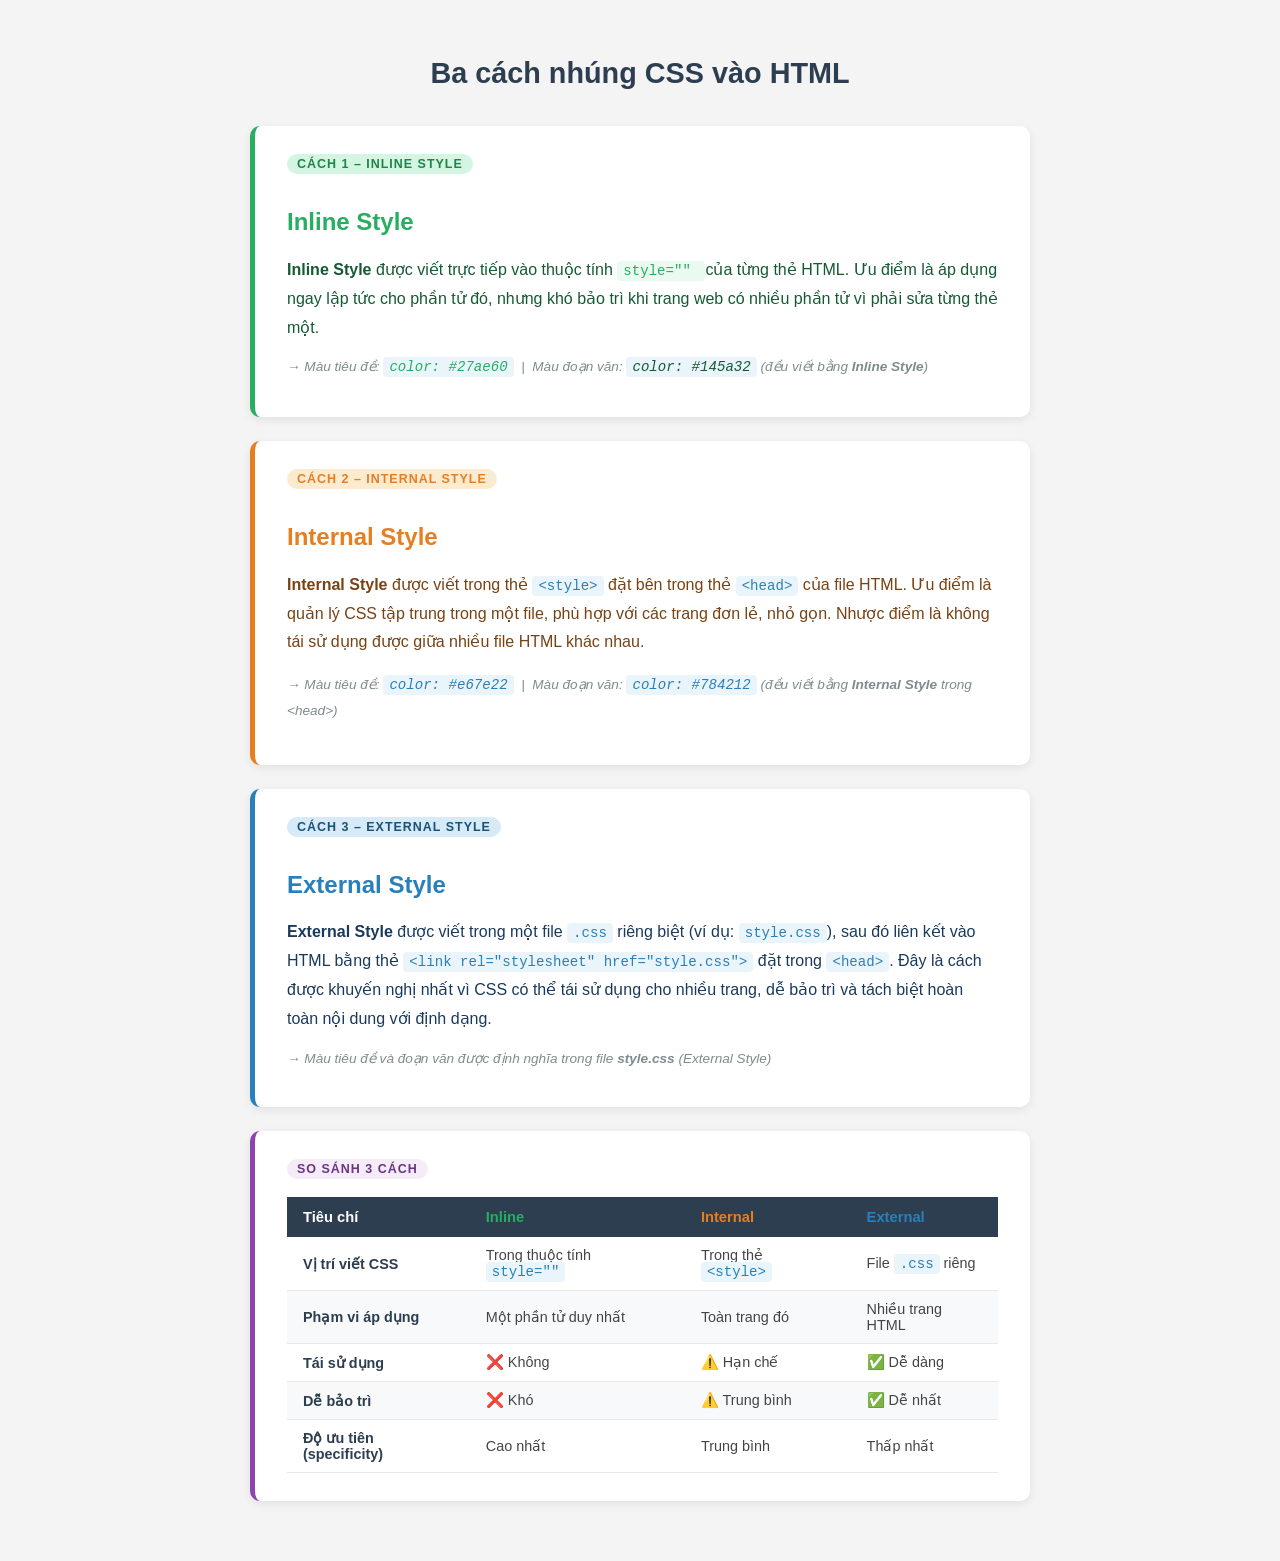
==== commit 7b7b2378: "Add CSS embedding practice: inline, internal, external" ====
--- a/index.html
+++ b/index.html
@@ -3,74 +3,220 @@
 <head>
     <meta charset="UTF-8">
     <meta name="viewport" content="width=device-width, initial-scale=1.0">
-    <title>Trang Web Cá Nhân</title>
+    <title>Nhúng CSS vào trang HTML</title>
+
+    <!-- ================================================
+         CÁCH 2: Internal Style – CSS viết trong thẻ <style>
+         bên trong <head> của file HTML
+         ================================================ -->
+    <style>
+        /* Định dạng chung */
+        body {
+            font-family: Arial, sans-serif;
+            background-color: #f4f4f4;
+            padding: 30px 20px;
+        }
+
+        .container {
+            max-width: 780px;
+            margin: 0 auto;
+        }
+
+        h1.page-title {
+            text-align: center;
+            color: #2c3e50;
+            margin-bottom: 36px;
+            font-size: 1.8rem;
+        }
+
+        section {
+            background: #fff;
+            border-radius: 10px;
+            padding: 28px 32px;
+            margin-bottom: 24px;
+            box-shadow: 0 3px 10px rgba(0,0,0,0.08);
+            border-left: 5px solid transparent;
+        }
+
+        section .label {
+            display: inline-block;
+            font-size: 0.78rem;
+            font-weight: bold;
+            letter-spacing: 1px;
+            padding: 3px 10px;
+            border-radius: 12px;
+            margin-bottom: 14px;
+        }
+
+        /* ---- Phần 2: Internal Style ---- */
+        .section-internal {
+            border-left-color: #e67e22;
+        }
+
+        .section-internal .label {
+            background-color: #fdebd0;
+            color: #e67e22;
+        }
+
+        /* Màu sắc áp dụng bằng Internal Style */
+        .section-internal h2 {
+            color: #e67e22;       /* ← Màu cam – Internal CSS */
+        }
+
+        .section-internal p {
+            color: #784212;       /* ← Màu nâu – Internal CSS */
+            line-height: 1.8;
+        }
+    </style>
+
+    <!-- ================================================
+         CÁCH 3: External Style – CSS liên kết từ file ngoài
+         ================================================ -->
     <link rel="stylesheet" href="style.css">
 </head>
 <body>
 
-    <!-- ===== HEADER ===== -->
-    <header>
-        <h1>Chào mừng đến với trang web cá nhân của tôi</h1>
-        <p class="header-sub">Lập trình viên · Người yêu công nghệ · Luôn học hỏi</p>
-    </header>
-
-    <!-- ===== PROFILE ===== -->
-    <main>
-        <section class="profile">
-            <img src="avatar.svg" alt="Ảnh đại diện" class="avatar">
-            <div class="profile-info">
-                <h2>Nguyễn Văn A</h2>
-                <p>Xin chào! Tôi là <strong>Nguyễn Văn A</strong>, một lập trình viên yêu thích công nghệ.
-                Tôi đang theo học lập trình Web tại CodeGym và có niềm đam mê với việc xây dựng
-                các sản phẩm số hữu ích cho cộng đồng.</p>
-            </div>
-        </section>
-
-        <!-- ===== SỞ THÍCH ===== -->
-        <section class="hobbies">
-            <h2>🎯 Sở thích</h2>
-            <ul>
-                <li>📚 Đọc sách</li>
-                <li>⚽ Chơi thể thao</li>
-                <li>💻 Lập trình</li>
-                <li>✈️ Du lịch</li>
-                <li>🎵 Nghe nhạc</li>
-            </ul>
-        </section>
-
-        <!-- ===== MỤC TIÊU ===== -->
-        <section class="goals">
-            <h2>🚀 Mục tiêu học tập</h2>
-            <p>Tôi muốn trở thành một lập trình viên Web chuyên nghiệp, nắm vững
-            HTML, CSS, JavaScript và các công nghệ hiện đại. Mục tiêu của tôi là
-            xây dựng các sản phẩm hữu ích, đóng góp vào các dự án mã nguồn mở
-            và không ngừng phát triển bản thân trong lĩnh vực công nghệ.</p>
-        </section>
-    </main>
-
-    <!-- ===== FOOTER – BẢNG LIÊN HỆ ===== -->
-    <footer>
-        <h2>📬 Thông tin liên hệ</h2>
-        <table>
-            <tr>
-                <th>Email</th>
-                <td><a href="mailto:nguyenvana@example.com">nguyenvana@example.com</a></td>
-            </tr>
-            <tr>
-                <th>Facebook</th>
-                <td><a href="#" target="_blank">facebook.com/nguyenvana</a></td>
-            </tr>
-            <tr>
-                <th>GitHub</th>
-                <td><a href="#" target="_blank">github.com/nguyenvana</a></td>
-            </tr>
-            <tr>
-                <th>Điện thoại</th>
-                <td>0912 345 678</td>
-            </tr>
+<div class="container">
+
+    <h1 class="page-title">Ba cách nhúng CSS vào HTML</h1>
+
+    <!-- ================================================
+         PHẦN 1: Inline Style
+         CSS viết trực tiếp trong thuộc tính style="" của thẻ HTML
+         ================================================ -->
+    <section style="border-left: 5px solid #27ae60; background: #fff;">
+
+        <!-- Label nhận dạng -->
+        <span class="label"
+              style="background-color: #d5f5e3; color: #1e8449; font-size: 0.78rem;
+                     font-weight: bold; letter-spacing: 1px; padding: 3px 10px;
+                     border-radius: 12px; display: inline-block; margin-bottom: 14px;">
+            CÁCH 1 – INLINE STYLE
+        </span>
+
+        <!-- Tiêu đề màu sắc bằng inline style -->
+        <h2 style="color: #27ae60;">
+            Inline Style
+        </h2>
+
+        <!-- Đoạn văn màu sắc bằng inline style -->
+        <p style="color: #145a32; line-height: 1.8;">
+            <strong>Inline Style</strong> được viết trực tiếp vào thuộc tính
+            <code style="background:#eafaf1; color:#27ae60; padding:2px 6px; border-radius:4px;">
+                style=""
+            </code>
+            của từng thẻ HTML. Ưu điểm là áp dụng ngay lập tức cho phần tử đó, nhưng
+            khó bảo trì khi trang web có nhiều phần tử vì phải sửa từng thẻ một.
+        </p>
+
+        <!-- Giải thích kỹ thuật -->
+        <p style="margin-top: 12px; font-size: 0.85rem; color: #7f8c8d; font-style: italic;">
+            → Màu tiêu đề: <code style="color:#27ae60;">color: #27ae60</code> &nbsp;|&nbsp;
+               Màu đoạn văn: <code style="color:#145a32;">color: #145a32</code>
+               (đều viết bằng <strong>Inline Style</strong>)
+        </p>
+    </section>
+
+    <!-- ================================================
+         PHẦN 2: Internal Style
+         CSS viết trong thẻ <style> bên trong <head>
+         ================================================ -->
+    <section class="section-internal">
+
+        <span class="label">CÁCH 2 – INTERNAL STYLE</span>
+
+        <h2>Internal Style</h2>
+
+        <p>
+            <strong>Internal Style</strong> được viết trong thẻ
+            <code>&lt;style&gt;</code> đặt bên trong thẻ <code>&lt;head&gt;</code>
+            của file HTML. Ưu điểm là quản lý CSS tập trung trong một file, phù hợp
+            với các trang đơn lẻ, nhỏ gọn. Nhược điểm là không tái sử dụng được
+            giữa nhiều file HTML khác nhau.
+        </p>
+
+        <p style="margin-top: 12px; font-size: 0.85rem; color: #7f8c8d; font-style: italic;">
+            → Màu tiêu đề: <code>color: #e67e22</code> &nbsp;|&nbsp;
+               Màu đoạn văn: <code>color: #784212</code>
+               (đều viết bằng <strong>Internal Style</strong> trong &lt;head&gt;)
+        </p>
+    </section>
+
+    <!-- ================================================
+         PHẦN 3: External Style
+         CSS viết trong file style.css riêng biệt, liên kết bằng <link>
+         ================================================ -->
+    <section class="section-external">
+
+        <span class="label external-label">CÁCH 3 – EXTERNAL STYLE</span>
+
+        <h2 class="external-heading">External Style</h2>
+
+        <p class="external-paragraph">
+            <strong>External Style</strong> được viết trong một file
+            <code>.css</code> riêng biệt (ví dụ: <code>style.css</code>),
+            sau đó liên kết vào HTML bằng thẻ
+            <code>&lt;link rel="stylesheet" href="style.css"&gt;</code>
+            đặt trong <code>&lt;head&gt;</code>. Đây là cách được khuyến nghị
+            nhất vì CSS có thể tái sử dụng cho nhiều trang, dễ bảo trì và
+            tách biệt hoàn toàn nội dung với định dạng.
+        </p>
+
+        <p class="external-note">
+            → Màu tiêu đề và đoạn văn được định nghĩa trong file
+            <strong>style.css</strong> (External Style)
+        </p>
+    </section>
+
+    <!-- ================================================
+         BẢNG SO SÁNH 3 CÁCH
+         ================================================ -->
+    <section class="section-table">
+        <span class="label table-label">SO SÁNH 3 CÁCH</span>
+        <table class="compare-table">
+            <thead>
+                <tr>
+                    <th>Tiêu chí</th>
+                    <th style="color:#27ae60;">Inline</th>
+                    <th style="color:#e67e22;">Internal</th>
+                    <th style="color:#2980b9;">External</th>
+                </tr>
+            </thead>
+            <tbody>
+                <tr>
+                    <td>Vị trí viết CSS</td>
+                    <td>Trong thuộc tính <code>style=""</code></td>
+                    <td>Trong thẻ <code>&lt;style&gt;</code></td>
+                    <td>File <code>.css</code> riêng</td>
+                </tr>
+                <tr>
+                    <td>Phạm vi áp dụng</td>
+                    <td>Một phần tử duy nhất</td>
+                    <td>Toàn trang đó</td>
+                    <td>Nhiều trang HTML</td>
+                </tr>
+                <tr>
+                    <td>Tái sử dụng</td>
+                    <td>❌ Không</td>
+                    <td>⚠️ Hạn chế</td>
+                    <td>✅ Dễ dàng</td>
+                </tr>
+                <tr>
+                    <td>Dễ bảo trì</td>
+                    <td>❌ Khó</td>
+                    <td>⚠️ Trung bình</td>
+                    <td>✅ Dễ nhất</td>
+                </tr>
+                <tr>
+                    <td>Độ ưu tiên (specificity)</td>
+                    <td>Cao nhất</td>
+                    <td>Trung bình</td>
+                    <td>Thấp nhất</td>
+                </tr>
+            </tbody>
         </table>
-        <p class="footer-note">&copy; 2025 Nguyễn Văn A. All rights reserved.</p>
-    </footer>
-
+    </section>
+
+</div>
 </body>
 </html>
--- a/style.css
+++ b/style.css
@@ -1,213 +1,105 @@
 /* ============================================
-   style.css – Trang web cá nhân
+   style.css – External Style
+   File CSS bên ngoài, liên kết với HTML qua thẻ <link>
    ============================================ */
 
-/* ---- Reset & Base ---- */
-* {
-    box-sizing: border-box;
-    margin: 0;
-    padding: 0;
+/* ---- Phần 3: External Style ---- */
+.section-external {
+    border-left: 5px solid #2980b9;  /* ← Viền xanh dương */
 }
 
-/* Định dạng chung */
-body {
-    font-family: Arial, sans-serif;
-    background-color: #f5f5f5;  /* ← Màu nền trang */
-    color: #333;
-    line-height: 1.7;
+/* Label nhận dạng phần External */
+.external-label {
+    background-color: #d6eaf8;
+    color: #1a5276;
+    font-size: 0.78rem;
+    font-weight: bold;
+    letter-spacing: 1px;
+    padding: 3px 10px;
+    border-radius: 12px;
+    display: inline-block;
+    margin-bottom: 14px;
+}
+
+/* Tiêu đề màu xanh dương – External Style */
+.external-heading {
+    color: #2980b9;              /* ← Màu chữ tiêu đề: xanh dương */
+}
+
+/* Đoạn văn màu xanh đậm – External Style */
+.external-paragraph {
+    color: #1a3a5c;              /* ← Màu chữ đoạn văn: xanh hải quân */
+    line-height: 1.8;
+}
+
+/* Ghi chú nhỏ */
+.external-note {
+    margin-top: 12px;
+    font-size: 0.85rem;
+    color: #7f8c8d;
+    font-style: italic;
+}
+
+/* ---- code tag chung ---- */
+code {
+    background: #eaf4fb;
+    color: #2980b9;
+    padding: 2px 6px;
+    border-radius: 4px;
+    font-size: 0.88rem;
 }
 
 /* ============================================
-   HEADER – Tiêu đề chính
+   BẢNG SO SÁNH 3 CÁCH
    ============================================ */
-header {
-    background-color: #4CAF50;  /* ← Màu nền xanh lá */
-    color: white;                /* ← Chữ trắng */
-    padding: 40px 20px;
-    text-align: center;
-    /* Ảnh nền pattern nhẹ qua CSS gradient */
-    background-image: linear-gradient(135deg, #388e3c 0%, #4CAF50 50%, #66bb6a 100%);
-    border-bottom: 4px solid #2e7d32;
+.section-table {
+    border-left: 5px solid #8e44ad;
 }
 
-header h1 {
-    font-size: 2rem;
-    margin-bottom: 10px;
-    text-shadow: 1px 2px 4px rgba(0,0,0,0.2);
+.table-label {
+    background-color: #f4ecf7;
+    color: #6c3483;
+    font-size: 0.78rem;
+    font-weight: bold;
+    letter-spacing: 1px;
+    padding: 3px 10px;
+    border-radius: 12px;
+    display: inline-block;
+    margin-bottom: 14px;
 }
 
-.header-sub {
-    font-size: 1rem;
-    opacity: 0.9;
-    letter-spacing: 1px;
+.compare-table {
+    width: 100%;
+    border-collapse: collapse;
+    margin-top: 4px;
+    font-size: 0.9rem;
 }
 
-/* ============================================
-   MAIN – Vùng nội dung chính
-   ============================================ */
-main {
-    max-width: 820px;
-    margin: 36px auto;
-    padding: 0 20px;
-    display: flex;
-    flex-direction: column;
-    gap: 28px;
+.compare-table thead th {
+    background-color: #2c3e50;
+    color: #fff;
+    padding: 12px 16px;
+    text-align: left;
+    font-size: 0.92rem;
 }
 
-/* ---- Section chung ---- */
-section {
-    background-color: #ffffff;
-    border: 1px solid #e0e0e0;   /* ← Đường viền nhẹ */
-    border-radius: 10px;
-    padding: 28px 32px;
-    box-shadow: 0 3px 10px rgba(0,0,0,0.07);
+.compare-table tbody td {
+    padding: 10px 16px;
+    border-bottom: 1px solid #e8e8e8;
+    color: #444;
+    vertical-align: middle;
 }
 
-section h2 {
-    font-size: 1.3rem;
-    color: #2e7d32;
-    margin-bottom: 16px;
-    border-left: 4px solid #4CAF50; /* ← Viền trái xanh */
-    padding-left: 12px;
+.compare-table tbody tr:nth-child(even) td {
+    background-color: #f8f9fa;
 }
 
-/* ============================================
-   PROFILE – Ảnh đại diện & Giới thiệu
-   ============================================ */
-.profile {
-    display: flex;
-    align-items: center;
-    gap: 28px;
-    /* Màu nền nhẹ cho section profile */
-    background-color: #f1f8f1;
-    border-color: #c8e6c9;
+.compare-table tbody tr:hover td {
+    background-color: #eaf4fb;
+    transition: background-color 0.2s;
 }
 
-/* Định dạng ảnh đại diện */
-.avatar {
-    width: 150px;
-    height: 150px;
-    border-radius: 50%;          /* ← Bo tròn thành hình tròn */
-    border: 4px solid #4CAF50;   /* ← Viền xanh */
-    flex-shrink: 0;
-    box-shadow: 0 4px 14px rgba(76, 175, 80, 0.35);
+.compare-table tbody td:first-child {
+    font-weight: bold;
+    color: #2c3e50;
 }
-
-.profile-info h2 {
-    font-size: 1.5rem;
-    border: none;
-    padding: 0;
-    margin-bottom: 10px;
-    color: #1b5e20;
-}
-
-.profile-info p {
-    font-size: 0.97rem;
-    color: #444;
-}
-
-/* ============================================
-   HOBBIES – Danh sách sở thích
-   ============================================ */
-.hobbies ul {
-    list-style-type: square;     /* ← Dấu ô vuông */
-    text-align: left;
-    display: inline-block;
-    margin-top: 4px;
-    padding-left: 24px;
-}
-
-.hobbies ul li {
-    padding: 6px 0;
-    font-size: 0.97rem;
-    color: #444;
-}
-
-.hobbies ul li:hover {
-    color: #2e7d32;
-    transition: color 0.2s;
-}
-
-/* ============================================
-   GOALS – Mục tiêu học tập
-   ============================================ */
-.goals {
-    /* Màu nền nổi bật hơn một chút */
-    background-color: #fff8e1;
-    border-color: #ffe082;
-}
-
-.goals h2 {
-    color: #f57f17;
-    border-left-color: #fbc02d;
-}
-
-.goals p {
-    font-size: 0.97rem;
-    color: #555;
-    text-align: justify;
-}
-
-/* ============================================
-   FOOTER – Bảng thông tin liên hệ
-   ============================================ */
-footer {
-    margin-top: 10px;
-    padding: 36px 20px;
-    background-color: #dddddd;   /* ← Màu nền footer xám */
-    text-align: center;
-    border-top: 3px solid #bdbdbd;
-}
-
-footer h2 {
-    font-size: 1.3rem;
-    color: #2c3e50;
-    margin-bottom: 20px;
-}
-
-/* Định dạng bảng liên hệ */
-table {
-    margin: auto;                /* ← Căn giữa bảng */
-    border-collapse: collapse;   /* ← Gộp đường viền */
-    width: 60%;
-}
-
-th, td {
-    border: 1px solid #aaa;
-    padding: 12px 18px;          /* ← Padding thoáng */
-    font-size: 0.93rem;
-}
-
-th {
-    background-color: #4CAF50;  /* ← Màu nền xanh cho tiêu đề */
-    color: white;                /* ← Chữ trắng */
-    text-align: left;
-    width: 130px;
-}
-
-td {
-    background-color: #fff;
-    color: #333;
-    text-align: left;
-}
-
-td a {
-    color: #2980b9;
-    text-decoration: none;
-}
-
-td a:hover {
-    text-decoration: underline;
-    color: #1a5276;
-}
-
-/* Zebra stripe nhẹ cho bảng footer */
-table tr:nth-child(even) td {
-    background-color: #f7f7f7;
-}
-
-.footer-note {
-    margin-top: 20px;
-    font-size: 0.82rem;
-    color: #777;
-}
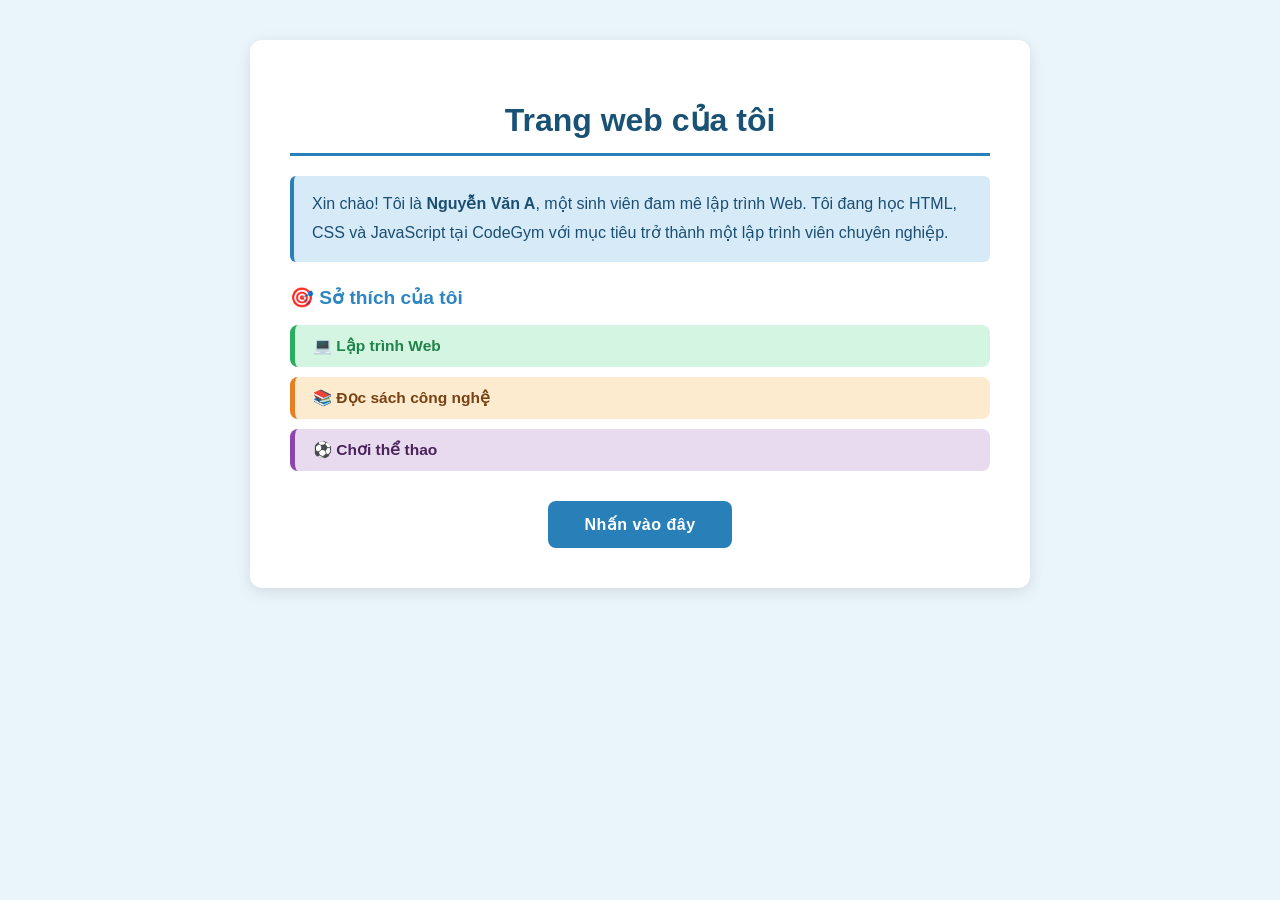
==== commit d23cd32a: "Add CSS selector practice" ====
--- a/index.html
+++ b/index.html
@@ -3,220 +3,39 @@
 <head>
     <meta charset="UTF-8">
     <meta name="viewport" content="width=device-width, initial-scale=1.0">
-    <title>Nhúng CSS vào trang HTML</title>
-
-    <!-- ================================================
-         CÁCH 2: Internal Style – CSS viết trong thẻ <style>
-         bên trong <head> của file HTML
-         ================================================ -->
-    <style>
-        /* Định dạng chung */
-        body {
-            font-family: Arial, sans-serif;
-            background-color: #f4f4f4;
-            padding: 30px 20px;
-        }
-
-        .container {
-            max-width: 780px;
-            margin: 0 auto;
-        }
-
-        h1.page-title {
-            text-align: center;
-            color: #2c3e50;
-            margin-bottom: 36px;
-            font-size: 1.8rem;
-        }
-
-        section {
-            background: #fff;
-            border-radius: 10px;
-            padding: 28px 32px;
-            margin-bottom: 24px;
-            box-shadow: 0 3px 10px rgba(0,0,0,0.08);
-            border-left: 5px solid transparent;
-        }
-
-        section .label {
-            display: inline-block;
-            font-size: 0.78rem;
-            font-weight: bold;
-            letter-spacing: 1px;
-            padding: 3px 10px;
-            border-radius: 12px;
-            margin-bottom: 14px;
-        }
-
-        /* ---- Phần 2: Internal Style ---- */
-        .section-internal {
-            border-left-color: #e67e22;
-        }
-
-        .section-internal .label {
-            background-color: #fdebd0;
-            color: #e67e22;
-        }
-
-        /* Màu sắc áp dụng bằng Internal Style */
-        .section-internal h2 {
-            color: #e67e22;       /* ← Màu cam – Internal CSS */
-        }
-
-        .section-internal p {
-            color: #784212;       /* ← Màu nâu – Internal CSS */
-            line-height: 1.8;
-        }
-    </style>
-
-    <!-- ================================================
-         CÁCH 3: External Style – CSS liên kết từ file ngoài
-         ================================================ -->
+    <title>Trang web của tôi</title>
     <link rel="stylesheet" href="style.css">
 </head>
 <body>
 
-<div class="container">
+    <div class="container">
 
-    <h1 class="page-title">Ba cách nhúng CSS vào HTML</h1>
+        <!-- Bộ chọn element: h1 -->
+        <h1>Trang web của tôi</h1>
 
-    <!-- ================================================
-         PHẦN 1: Inline Style
-         CSS viết trực tiếp trong thuộc tính style="" của thẻ HTML
-         ================================================ -->
-    <section style="border-left: 5px solid #27ae60; background: #fff;">
-
-        <!-- Label nhận dạng -->
-        <span class="label"
-              style="background-color: #d5f5e3; color: #1e8449; font-size: 0.78rem;
-                     font-weight: bold; letter-spacing: 1px; padding: 3px 10px;
-                     border-radius: 12px; display: inline-block; margin-bottom: 14px;">
-            CÁCH 1 – INLINE STYLE
-        </span>
-
-        <!-- Tiêu đề màu sắc bằng inline style -->
-        <h2 style="color: #27ae60;">
-            Inline Style
-        </h2>
-
-        <!-- Đoạn văn màu sắc bằng inline style -->
-        <p style="color: #145a32; line-height: 1.8;">
-            <strong>Inline Style</strong> được viết trực tiếp vào thuộc tính
-            <code style="background:#eafaf1; color:#27ae60; padding:2px 6px; border-radius:4px;">
-                style=""
-            </code>
-            của từng thẻ HTML. Ưu điểm là áp dụng ngay lập tức cho phần tử đó, nhưng
-            khó bảo trì khi trang web có nhiều phần tử vì phải sửa từng thẻ một.
+        <!-- Bộ chọn element: p -->
+        <p id="intro">
+            Xin chào! Tôi là <strong>Nguyễn Văn A</strong>, một sinh viên đam mê
+            lập trình Web. Tôi đang học HTML, CSS và JavaScript tại CodeGym
+            với mục tiêu trở thành một lập trình viên chuyên nghiệp.
         </p>
 
-        <!-- Giải thích kỹ thuật -->
-        <p style="margin-top: 12px; font-size: 0.85rem; color: #7f8c8d; font-style: italic;">
-            → Màu tiêu đề: <code style="color:#27ae60;">color: #27ae60</code> &nbsp;|&nbsp;
-               Màu đoạn văn: <code style="color:#145a32;">color: #145a32</code>
-               (đều viết bằng <strong>Inline Style</strong>)
-        </p>
-    </section>
+        <!-- Bộ chọn class: .section-title -->
+        <h2 class="section-title">🎯 Sở thích của tôi</h2>
 
-    <!-- ================================================
-         PHẦN 2: Internal Style
-         CSS viết trong thẻ <style> bên trong <head>
-         ================================================ -->
-    <section class="section-internal">
+        <!-- Bộ chọn element: ul / li + bộ chọn nth-child -->
+        <ul class="hobby-list">
+            <li>💻 Lập trình Web</li>
+            <li>📚 Đọc sách công nghệ</li>
+            <li>⚽ Chơi thể thao</li>
+        </ul>
 
-        <span class="label">CÁCH 2 – INTERNAL STYLE</span>
+        <!-- Bộ chọn element + pseudo-class :hover cho button -->
+        <div class="btn-wrapper">
+            <button class="btn-main">Nhấn vào đây</button>
+        </div>
 
-        <h2>Internal Style</h2>
+    </div>
 
-        <p>
-            <strong>Internal Style</strong> được viết trong thẻ
-            <code>&lt;style&gt;</code> đặt bên trong thẻ <code>&lt;head&gt;</code>
-            của file HTML. Ưu điểm là quản lý CSS tập trung trong một file, phù hợp
-            với các trang đơn lẻ, nhỏ gọn. Nhược điểm là không tái sử dụng được
-            giữa nhiều file HTML khác nhau.
-        </p>
-
-        <p style="margin-top: 12px; font-size: 0.85rem; color: #7f8c8d; font-style: italic;">
-            → Màu tiêu đề: <code>color: #e67e22</code> &nbsp;|&nbsp;
-               Màu đoạn văn: <code>color: #784212</code>
-               (đều viết bằng <strong>Internal Style</strong> trong &lt;head&gt;)
-        </p>
-    </section>
-
-    <!-- ================================================
-         PHẦN 3: External Style
-         CSS viết trong file style.css riêng biệt, liên kết bằng <link>
-         ================================================ -->
-    <section class="section-external">
-
-        <span class="label external-label">CÁCH 3 – EXTERNAL STYLE</span>
-
-        <h2 class="external-heading">External Style</h2>
-
-        <p class="external-paragraph">
-            <strong>External Style</strong> được viết trong một file
-            <code>.css</code> riêng biệt (ví dụ: <code>style.css</code>),
-            sau đó liên kết vào HTML bằng thẻ
-            <code>&lt;link rel="stylesheet" href="style.css"&gt;</code>
-            đặt trong <code>&lt;head&gt;</code>. Đây là cách được khuyến nghị
-            nhất vì CSS có thể tái sử dụng cho nhiều trang, dễ bảo trì và
-            tách biệt hoàn toàn nội dung với định dạng.
-        </p>
-
-        <p class="external-note">
-            → Màu tiêu đề và đoạn văn được định nghĩa trong file
-            <strong>style.css</strong> (External Style)
-        </p>
-    </section>
-
-    <!-- ================================================
-         BẢNG SO SÁNH 3 CÁCH
-         ================================================ -->
-    <section class="section-table">
-        <span class="label table-label">SO SÁNH 3 CÁCH</span>
-        <table class="compare-table">
-            <thead>
-                <tr>
-                    <th>Tiêu chí</th>
-                    <th style="color:#27ae60;">Inline</th>
-                    <th style="color:#e67e22;">Internal</th>
-                    <th style="color:#2980b9;">External</th>
-                </tr>
-            </thead>
-            <tbody>
-                <tr>
-                    <td>Vị trí viết CSS</td>
-                    <td>Trong thuộc tính <code>style=""</code></td>
-                    <td>Trong thẻ <code>&lt;style&gt;</code></td>
-                    <td>File <code>.css</code> riêng</td>
-                </tr>
-                <tr>
-                    <td>Phạm vi áp dụng</td>
-                    <td>Một phần tử duy nhất</td>
-                    <td>Toàn trang đó</td>
-                    <td>Nhiều trang HTML</td>
-                </tr>
-                <tr>
-                    <td>Tái sử dụng</td>
-                    <td>❌ Không</td>
-                    <td>⚠️ Hạn chế</td>
-                    <td>✅ Dễ dàng</td>
-                </tr>
-                <tr>
-                    <td>Dễ bảo trì</td>
-                    <td>❌ Khó</td>
-                    <td>⚠️ Trung bình</td>
-                    <td>✅ Dễ nhất</td>
-                </tr>
-                <tr>
-                    <td>Độ ưu tiên (specificity)</td>
-                    <td>Cao nhất</td>
-                    <td>Trung bình</td>
-                    <td>Thấp nhất</td>
-                </tr>
-            </tbody>
-        </table>
-    </section>
-
-</div>
 </body>
 </html>
--- a/style.css
+++ b/style.css
@@ -1,105 +1,151 @@
 /* ============================================
-   style.css – External Style
-   File CSS bên ngoài, liên kết với HTML qua thẻ <link>
+   style.css – Bộ chọn CSS
    ============================================ */
 
-/* ---- Phần 3: External Style ---- */
-.section-external {
-    border-left: 5px solid #2980b9;  /* ← Viền xanh dương */
-}
-
-/* Label nhận dạng phần External */
-.external-label {
-    background-color: #d6eaf8;
-    color: #1a5276;
-    font-size: 0.78rem;
-    font-weight: bold;
-    letter-spacing: 1px;
-    padding: 3px 10px;
-    border-radius: 12px;
-    display: inline-block;
-    margin-bottom: 14px;
-}
-
-/* Tiêu đề màu xanh dương – External Style */
-.external-heading {
-    color: #2980b9;              /* ← Màu chữ tiêu đề: xanh dương */
-}
-
-/* Đoạn văn màu xanh đậm – External Style */
-.external-paragraph {
-    color: #1a3a5c;              /* ← Màu chữ đoạn văn: xanh hải quân */
-    line-height: 1.8;
-}
-
-/* Ghi chú nhỏ */
-.external-note {
-    margin-top: 12px;
-    font-size: 0.85rem;
-    color: #7f8c8d;
-    font-style: italic;
-}
-
-/* ---- code tag chung ---- */
-code {
-    background: #eaf4fb;
-    color: #2980b9;
-    padding: 2px 6px;
-    border-radius: 4px;
-    font-size: 0.88rem;
+/* ============================================
+   Bộ chọn ELEMENT – body
+   Đổi màu nền toàn trang
+   ============================================ */
+body {
+    background-color: #eaf4fb;   /* ← Đổi màu nền trang: xanh nhạt */
+    font-family: Arial, sans-serif;
+    color: #333;
+    margin: 0;
+    padding: 40px 20px;
 }
 
 /* ============================================
-   BẢNG SO SÁNH 3 CÁCH
+   Bộ chọn CLASS – .container
    ============================================ */
-.section-table {
+.container {
+    max-width: 700px;
+    margin: 0 auto;
+    background-color: #ffffff;
+    border-radius: 12px;
+    padding: 40px;
+    box-shadow: 0 4px 16px rgba(0, 0, 0, 0.1);
+}
+
+/* ============================================
+   Bộ chọn ELEMENT – h1
+   Căn giữa tiêu đề
+   ============================================ */
+h1 {
+    text-align: center;          /* ← Căn giữa tiêu đề */
+    color: #1a5276;
+    font-size: 2rem;
+    margin-bottom: 20px;
+    border-bottom: 3px solid #2980b9;
+    padding-bottom: 14px;
+}
+
+/* ============================================
+   Bộ chọn ID – #intro
+   Định dạng đoạn văn giới thiệu
+   ============================================ */
+#intro {
+    background-color: #d6eaf8;
+    border-left: 4px solid #2980b9;
+    padding: 14px 18px;
+    border-radius: 6px;
+    line-height: 1.8;
+    color: #1b4f72;
+    margin-bottom: 24px;
+}
+
+/* ============================================
+   Bộ chọn CLASS – .section-title
+   ============================================ */
+.section-title {
+    color: #2e86c1;
+    font-size: 1.2rem;
+    margin-bottom: 12px;
+}
+
+/* ============================================
+   Bộ chọn ELEMENT – ul
+   Định dạng danh sách sở thích
+   ============================================ */
+.hobby-list {
+    list-style: none;
+    padding: 0;
+    margin-bottom: 30px;
+}
+
+/* ============================================
+   Bộ chọn ELEMENT – li (trong .hobby-list)
+   ============================================ */
+.hobby-list li {
+    padding: 12px 18px;
+    border-radius: 8px;
+    margin-bottom: 10px;
+    font-size: 0.97rem;
+    font-weight: bold;
+}
+
+/* ============================================
+   Bộ chọn PSEUDO-CLASS – :nth-child
+   Màu sắc khác nhau cho từng mục danh sách
+   ============================================ */
+.hobby-list li:nth-child(1) {
+    background-color: #d5f5e3;   /* ← Xanh lá nhạt */
+    color: #1e8449;
+    border-left: 5px solid #27ae60;
+}
+
+.hobby-list li:nth-child(2) {
+    background-color: #fdebd0;   /* ← Cam nhạt */
+    color: #784212;
+    border-left: 5px solid #e67e22;
+}
+
+.hobby-list li:nth-child(3) {
+    background-color: #e8daef;   /* ← Tím nhạt */
+    color: #4a235a;
     border-left: 5px solid #8e44ad;
 }
 
-.table-label {
-    background-color: #f4ecf7;
-    color: #6c3483;
-    font-size: 0.78rem;
-    font-weight: bold;
-    letter-spacing: 1px;
-    padding: 3px 10px;
-    border-radius: 12px;
-    display: inline-block;
-    margin-bottom: 14px;
+/* ============================================
+   Bộ chọn GROUPING – .btn-wrapper
+   ============================================ */
+.btn-wrapper {
+    text-align: center;
 }
 
-.compare-table {
-    width: 100%;
-    border-collapse: collapse;
-    margin-top: 4px;
-    font-size: 0.9rem;
+/* ============================================
+   Bộ chọn CLASS – .btn-main
+   Định dạng nút bấm
+   ============================================ */
+.btn-main {
+    background-color: #2980b9;   /* ← Màu nền nút */
+    color: #ffffff;
+    border: none;
+    padding: 14px 36px;
+    font-size: 1rem;
+    font-weight: bold;
+    border-radius: 8px;
+    cursor: pointer;
+    letter-spacing: 0.5px;
+    /* Transition mượt khi hover */
+    transition: background-color 0.25s, transform 0.15s, box-shadow 0.25s;
 }
 
-.compare-table thead th {
-    background-color: #2c3e50;
-    color: #fff;
-    padding: 12px 16px;
-    text-align: left;
-    font-size: 0.92rem;
+/* ============================================
+   Bộ chọn PSEUDO-CLASS – :hover
+   Hiệu ứng hover cho nút bấm
+   ============================================ */
+.btn-main:hover {
+    background-color: #1a5276;   /* ← Đổi màu khi rê chuột */
+    transform: translateY(-3px); /* ← Nhấc lên nhẹ */
+    box-shadow: 0 6px 16px rgba(41, 128, 185, 0.45);
 }
 
-.compare-table tbody td {
-    padding: 10px 16px;
-    border-bottom: 1px solid #e8e8e8;
-    color: #444;
-    vertical-align: middle;
+/* ============================================
+   Bộ chọn PSEUDO-CLASS – :active
+   Hiệu ứng khi nhấn giữ nút
+   ============================================ */
+.btn-main:active {
+    transform: translateY(0);    /* ← Trở về vị trí khi click */
+    box-shadow: none;
+    background-color: #154360;
 }
-
-.compare-table tbody tr:nth-child(even) td {
-    background-color: #f8f9fa;
-}
-
-.compare-table tbody tr:hover td {
-    background-color: #eaf4fb;
-    transition: background-color 0.2s;
-}
-
-.compare-table tbody td:first-child {
-    font-weight: bold;
-    color: #2c3e50;
-}
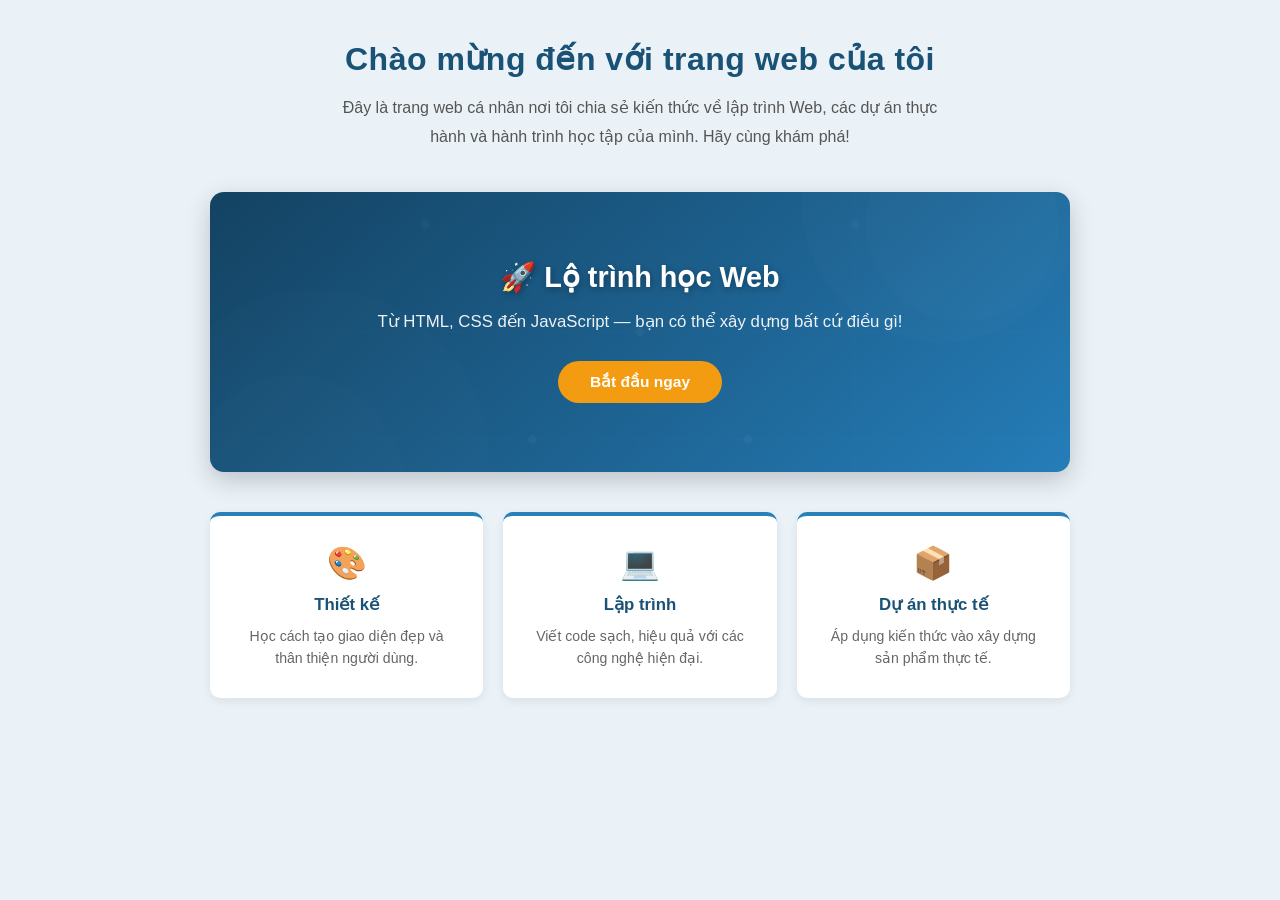
==== commit 98791bfc: "Add background-color and background-image practice" ====
--- a/index.html
+++ b/index.html
@@ -3,38 +3,46 @@
 <head>
     <meta charset="UTF-8">
     <meta name="viewport" content="width=device-width, initial-scale=1.0">
-    <title>Trang web của tôi</title>
+    <title>Trang web với màu nền và ảnh nền</title>
     <link rel="stylesheet" href="style.css">
 </head>
 <body>
 
-    <div class="container">
+    <!-- Tiêu đề chính -->
+    <h1>Chào mừng đến với trang web của tôi</h1>
 
-        <!-- Bộ chọn element: h1 -->
-        <h1>Trang web của tôi</h1>
+    <!-- Đoạn văn mô tả trang web -->
+    <p class="intro">
+        Đây là trang web cá nhân nơi tôi chia sẻ kiến thức về lập trình Web,
+        các dự án thực hành và hành trình học tập của mình. Hãy cùng khám phá!
+    </p>
 
-        <!-- Bộ chọn element: p -->
-        <p id="intro">
-            Xin chào! Tôi là <strong>Nguyễn Văn A</strong>, một sinh viên đam mê
-            lập trình Web. Tôi đang học HTML, CSS và JavaScript tại CodeGym
-            với mục tiêu trở thành một lập trình viên chuyên nghiệp.
-        </p>
+    <!-- Khối div chứa nội dung quan trọng với ảnh nền -->
+    <div class="hero-box">
+        <div class="hero-content">
+            <h2>🚀 Lộ trình học Web</h2>
+            <p>Từ HTML, CSS đến JavaScript — bạn có thể xây dựng bất cứ điều gì!</p>
+            <a href="#" class="btn">Bắt đầu ngay</a>
+        </div>
+    </div>
 
-        <!-- Bộ chọn class: .section-title -->
-        <h2 class="section-title">🎯 Sở thích của tôi</h2>
-
-        <!-- Bộ chọn element: ul / li + bộ chọn nth-child -->
-        <ul class="hobby-list">
-            <li>💻 Lập trình Web</li>
-            <li>📚 Đọc sách công nghệ</li>
-            <li>⚽ Chơi thể thao</li>
-        </ul>
-
-        <!-- Bộ chọn element + pseudo-class :hover cho button -->
-        <div class="btn-wrapper">
-            <button class="btn-main">Nhấn vào đây</button>
+    <!-- Khối thông tin bổ sung -->
+    <div class="card-group">
+        <div class="card">
+            <span class="card-icon">🎨</span>
+            <h3>Thiết kế</h3>
+            <p>Học cách tạo giao diện đẹp và thân thiện người dùng.</p>
         </div>
-
+        <div class="card">
+            <span class="card-icon">💻</span>
+            <h3>Lập trình</h3>
+            <p>Viết code sạch, hiệu quả với các công nghệ hiện đại.</p>
+        </div>
+        <div class="card">
+            <span class="card-icon">📦</span>
+            <h3>Dự án thực tế</h3>
+            <p>Áp dụng kiến thức vào xây dựng sản phẩm thực tế.</p>
+        </div>
     </div>
 
 </body>
--- a/style.css
+++ b/style.css
@@ -1,151 +1,165 @@
 /* ============================================
-   style.css – Bộ chọn CSS
+   style.css – Màu nền và ảnh nền
    ============================================ */
 
-/* ============================================
-   Bộ chọn ELEMENT – body
-   Đổi màu nền toàn trang
-   ============================================ */
-body {
-    background-color: #eaf4fb;   /* ← Đổi màu nền trang: xanh nhạt */
-    font-family: Arial, sans-serif;
-    color: #333;
+/* ---- Reset & Base ---- */
+* {
+    box-sizing: border-box;
     margin: 0;
-    padding: 40px 20px;
+    padding: 0;
 }
 
 /* ============================================
-   Bộ chọn CLASS – .container
+   body – Thiết lập màu nền trang web
    ============================================ */
-.container {
-    max-width: 700px;
-    margin: 0 auto;
-    background-color: #ffffff;
-    border-radius: 12px;
-    padding: 40px;
-    box-shadow: 0 4px 16px rgba(0, 0, 0, 0.1);
+body {
+    background-color: #eaf2f8;   /* ← Màu nền xanh nhạt cho toàn trang */
+    font-family: Arial, sans-serif;
+    color: #333;
+    padding: 40px 20px;
+    min-height: 100vh;
 }
 
 /* ============================================
-   Bộ chọn ELEMENT – h1
-   Căn giữa tiêu đề
+   h1 – Tiêu đề chính
    ============================================ */
 h1 {
-    text-align: center;          /* ← Căn giữa tiêu đề */
+    text-align: center;
+    font-size: 2rem;
     color: #1a5276;
-    font-size: 2rem;
-    margin-bottom: 20px;
-    border-bottom: 3px solid #2980b9;
-    padding-bottom: 14px;
+    margin-bottom: 16px;
+    letter-spacing: 0.5px;
 }
 
 /* ============================================
-   Bộ chọn ID – #intro
-   Định dạng đoạn văn giới thiệu
+   .intro – Đoạn văn mô tả
    ============================================ */
-#intro {
-    background-color: #d6eaf8;
-    border-left: 4px solid #2980b9;
-    padding: 14px 18px;
-    border-radius: 6px;
+.intro {
+    text-align: center;
+    max-width: 620px;
+    margin: 0 auto 40px;
+    font-size: 1rem;
+    color: #555;
     line-height: 1.8;
-    color: #1b4f72;
-    margin-bottom: 24px;
 }
 
 /* ============================================
-   Bộ chọn CLASS – .section-title
+   .hero-box – Khối div chứa ảnh nền chính
    ============================================ */
-.section-title {
-    color: #2e86c1;
-    font-size: 1.2rem;
+.hero-box {
+    /* ← Ảnh nền: file bg.svg kết hợp với gradient overlay */
+    background-image:
+        linear-gradient(
+            135deg,
+            rgba(21, 67, 96, 0.82) 0%,
+            rgba(41, 128, 185, 0.75) 100%
+        ),
+        url('bg.svg');
+
+    background-color: #1a5276;   /* ← Màu nền dự phòng khi ảnh chưa tải */
+    background-size: cover;      /* ← Ảnh phủ toàn bộ khối */
+    background-position: center; /* ← Căn ảnh vào giữa */
+    background-repeat: no-repeat;/* ← Không lặp ảnh */
+
+    /* Kích thước và bo góc */
+    min-height: 280px;
+    border-radius: 14px;
+    max-width: 860px;
+    margin: 0 auto 40px;
+
+    /* Căn giữa nội dung bên trong */
+    display: flex;
+    align-items: center;         /* ← Căn giữa theo chiều dọc */
+    justify-content: center;     /* ← Căn giữa theo chiều ngang */
+
+    box-shadow: 0 8px 24px rgba(0, 0, 0, 0.2);
+}
+
+/* ============================================
+   .hero-content – Nội dung bên trong hero-box
+   ============================================ */
+.hero-content {
+    text-align: center;          /* ← Căn giữa văn bản */
+    padding: 40px 30px;
+    color: #ffffff;
+}
+
+.hero-content h2 {
+    font-size: 1.8rem;
+    margin-bottom: 14px;
+    text-shadow: 1px 2px 6px rgba(0,0,0,0.3);
+}
+
+.hero-content p {
+    font-size: 1.05rem;
+    margin-bottom: 24px;
+    opacity: 0.92;
+    line-height: 1.7;
+}
+
+/* Nút trong hero */
+.btn {
+    display: inline-block;
+    background-color: #f39c12;
+    color: #fff;
+    padding: 12px 32px;
+    border-radius: 30px;
+    text-decoration: none;
+    font-weight: bold;
+    font-size: 0.97rem;
+    transition: background-color 0.25s, transform 0.15s;
+}
+
+.btn:hover {
+    background-color: #d68910;
+    transform: translateY(-2px);
+}
+
+/* ============================================
+   .card-group – Nhóm 3 card thông tin
+   ============================================ */
+.card-group {
+    display: flex;
+    gap: 20px;
+    max-width: 860px;
+    margin: 0 auto;
+    flex-wrap: wrap;
+}
+
+/* ============================================
+   .card – Từng card với màu nền riêng
+   ============================================ */
+.card {
+    flex: 1;
+    min-width: 200px;
+    background-color: #ffffff;   /* ← Màu nền trắng cho card */
+    border-radius: 10px;
+    padding: 28px 24px;
+    text-align: center;
+    box-shadow: 0 3px 10px rgba(0,0,0,0.08);
+    border-top: 4px solid #2980b9;
+    transition: transform 0.2s, box-shadow 0.2s;
+}
+
+.card:hover {
+    transform: translateY(-4px);
+    box-shadow: 0 8px 20px rgba(0,0,0,0.12);
+}
+
+.card-icon {
+    font-size: 2rem;
+    display: block;
     margin-bottom: 12px;
 }
 
-/* ============================================
-   Bộ chọn ELEMENT – ul
-   Định dạng danh sách sở thích
-   ============================================ */
-.hobby-list {
-    list-style: none;
-    padding: 0;
-    margin-bottom: 30px;
+.card h3 {
+    color: #1a5276;
+    margin-bottom: 10px;
+    font-size: 1.05rem;
 }
 
-/* ============================================
-   Bộ chọn ELEMENT – li (trong .hobby-list)
-   ============================================ */
-.hobby-list li {
-    padding: 12px 18px;
-    border-radius: 8px;
-    margin-bottom: 10px;
-    font-size: 0.97rem;
-    font-weight: bold;
+.card p {
+    font-size: 0.88rem;
+    color: #666;
+    line-height: 1.6;
 }
-
-/* ============================================
-   Bộ chọn PSEUDO-CLASS – :nth-child
-   Màu sắc khác nhau cho từng mục danh sách
-   ============================================ */
-.hobby-list li:nth-child(1) {
-    background-color: #d5f5e3;   /* ← Xanh lá nhạt */
-    color: #1e8449;
-    border-left: 5px solid #27ae60;
-}
-
-.hobby-list li:nth-child(2) {
-    background-color: #fdebd0;   /* ← Cam nhạt */
-    color: #784212;
-    border-left: 5px solid #e67e22;
-}
-
-.hobby-list li:nth-child(3) {
-    background-color: #e8daef;   /* ← Tím nhạt */
-    color: #4a235a;
-    border-left: 5px solid #8e44ad;
-}
-
-/* ============================================
-   Bộ chọn GROUPING – .btn-wrapper
-   ============================================ */
-.btn-wrapper {
-    text-align: center;
-}
-
-/* ============================================
-   Bộ chọn CLASS – .btn-main
-   Định dạng nút bấm
-   ============================================ */
-.btn-main {
-    background-color: #2980b9;   /* ← Màu nền nút */
-    color: #ffffff;
-    border: none;
-    padding: 14px 36px;
-    font-size: 1rem;
-    font-weight: bold;
-    border-radius: 8px;
-    cursor: pointer;
-    letter-spacing: 0.5px;
-    /* Transition mượt khi hover */
-    transition: background-color 0.25s, transform 0.15s, box-shadow 0.25s;
-}
-
-/* ============================================
-   Bộ chọn PSEUDO-CLASS – :hover
-   Hiệu ứng hover cho nút bấm
-   ============================================ */
-.btn-main:hover {
-    background-color: #1a5276;   /* ← Đổi màu khi rê chuột */
-    transform: translateY(-3px); /* ← Nhấc lên nhẹ */
-    box-shadow: 0 6px 16px rgba(41, 128, 185, 0.45);
-}
-
-/* ============================================
-   Bộ chọn PSEUDO-CLASS – :active
-   Hiệu ứng khi nhấn giữ nút
-   ============================================ */
-.btn-main:active {
-    transform: translateY(0);    /* ← Trở về vị trí khi click */
-    box-shadow: none;
-    background-color: #154360;
-}
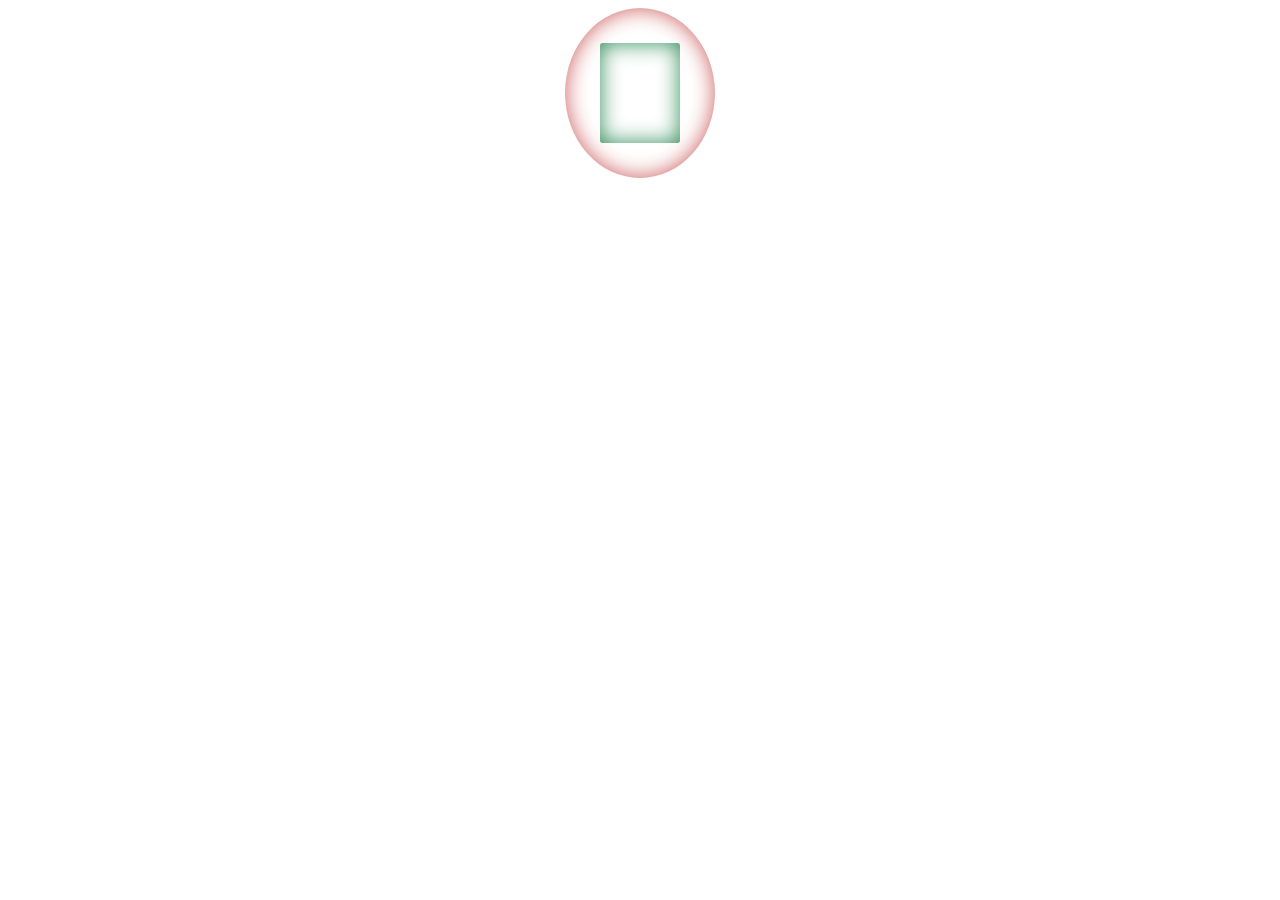
==== commit ab2baa72: "Box model exercises" ====
--- a/index.html
+++ b/index.html
@@ -1,49 +1,24 @@
 <!DOCTYPE html>
-<html lang="vi">
+<html>
 <head>
-    <meta charset="UTF-8">
-    <meta name="viewport" content="width=device-width, initial-scale=1.0">
-    <title>Trang web với màu nền và ảnh nền</title>
-    <link rel="stylesheet" href="style.css">
+<style>
+div {
+   margin: auto;
+   padding: 35px;
+   width: 80px;
+   box-shadow: inset 0 0 22px indianred;
+   border-radius: 50%;
+}
+div > div {
+   padding: 0 0px 100px 0px;
+   border-radius: 3%;
+   box-shadow: inset 0 0 22px seagreen;
+}
+</style>
 </head>
 <body>
-
-    <!-- Tiêu đề chính -->
-    <h1>Chào mừng đến với trang web của tôi</h1>
-
-    <!-- Đoạn văn mô tả trang web -->
-    <p class="intro">
-        Đây là trang web cá nhân nơi tôi chia sẻ kiến thức về lập trình Web,
-        các dự án thực hành và hành trình học tập của mình. Hãy cùng khám phá!
-    </p>
-
-    <!-- Khối div chứa nội dung quan trọng với ảnh nền -->
-    <div class="hero-box">
-        <div class="hero-content">
-            <h2>🚀 Lộ trình học Web</h2>
-            <p>Từ HTML, CSS đến JavaScript — bạn có thể xây dựng bất cứ điều gì!</p>
-            <a href="#" class="btn">Bắt đầu ngay</a>
-        </div>
-    </div>
-
-    <!-- Khối thông tin bổ sung -->
-    <div class="card-group">
-        <div class="card">
-            <span class="card-icon">🎨</span>
-            <h3>Thiết kế</h3>
-            <p>Học cách tạo giao diện đẹp và thân thiện người dùng.</p>
-        </div>
-        <div class="card">
-            <span class="card-icon">💻</span>
-            <h3>Lập trình</h3>
-            <p>Viết code sạch, hiệu quả với các công nghệ hiện đại.</p>
-        </div>
-        <div class="card">
-            <span class="card-icon">📦</span>
-            <h3>Dự án thực tế</h3>
-            <p>Áp dụng kiến thức vào xây dựng sản phẩm thực tế.</p>
-        </div>
-    </div>
-
+<div>
+<div></div>
+</div>
 </body>
 </html>
